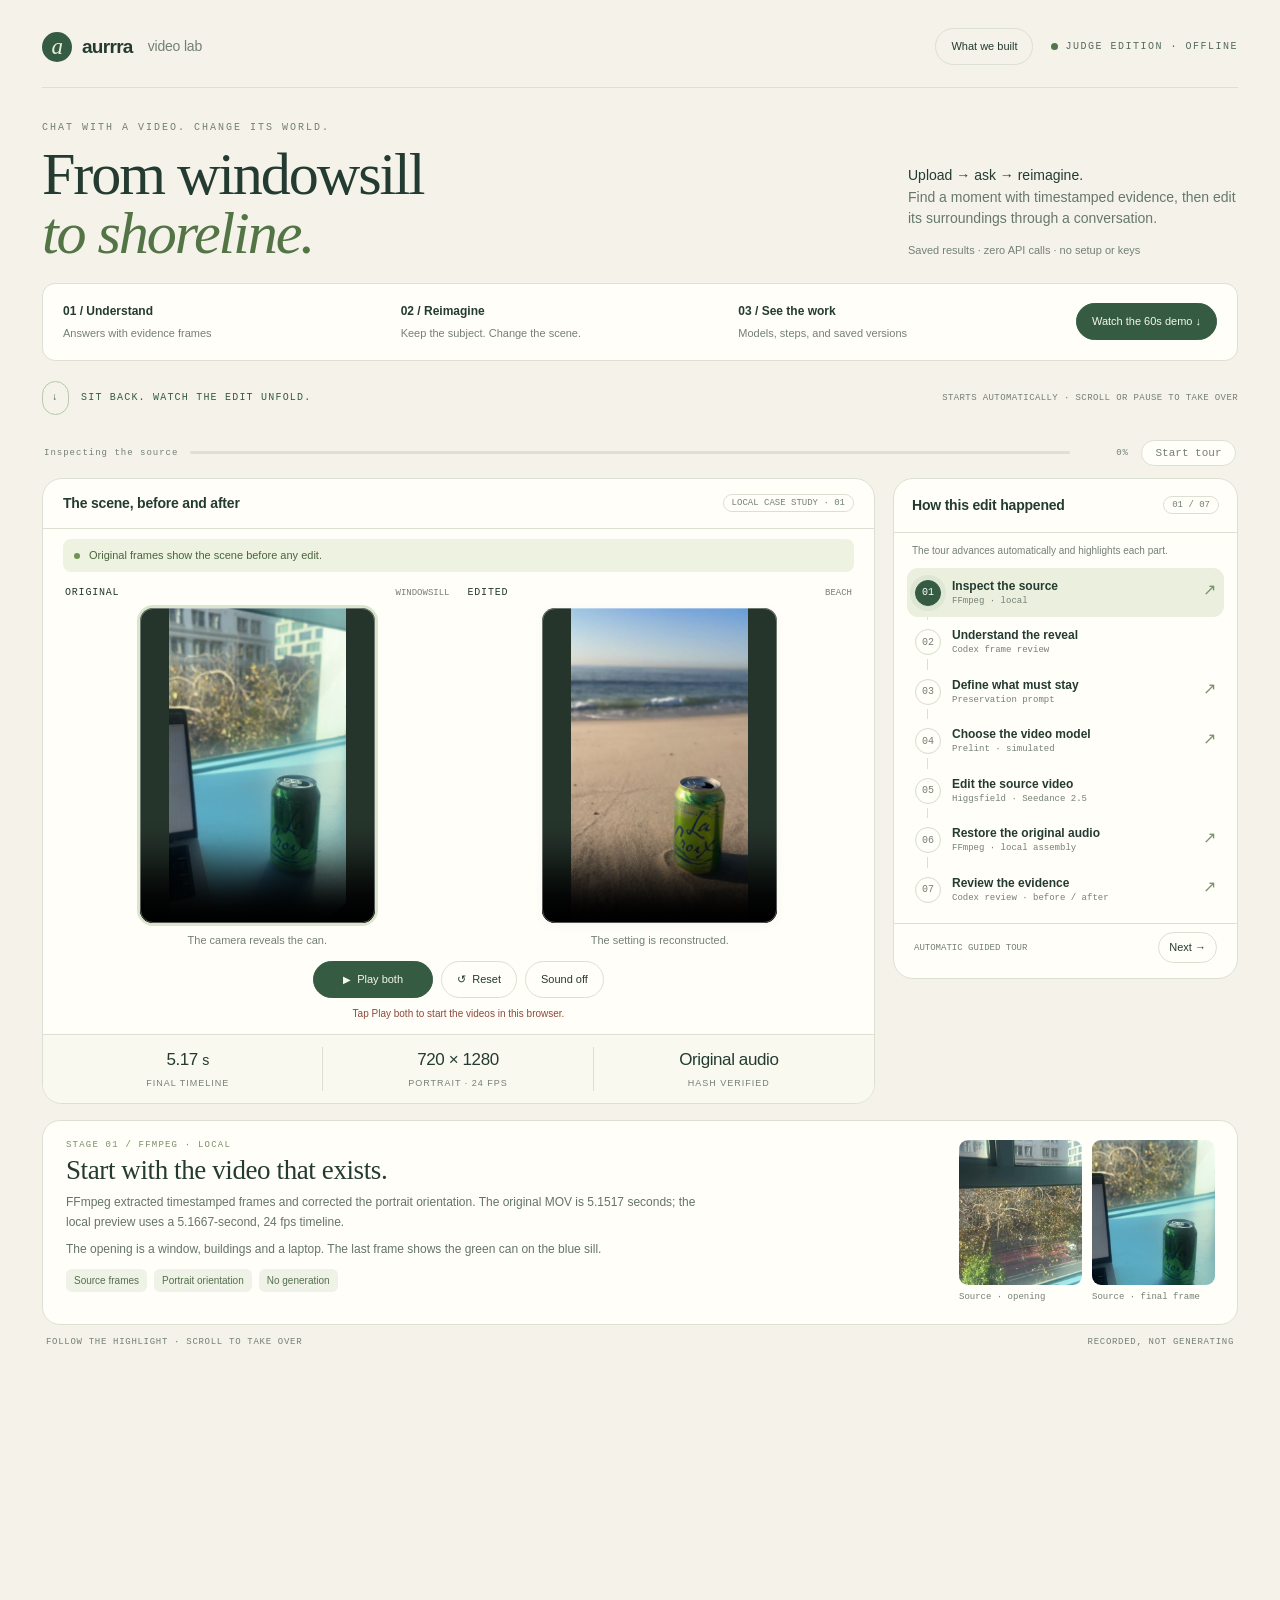
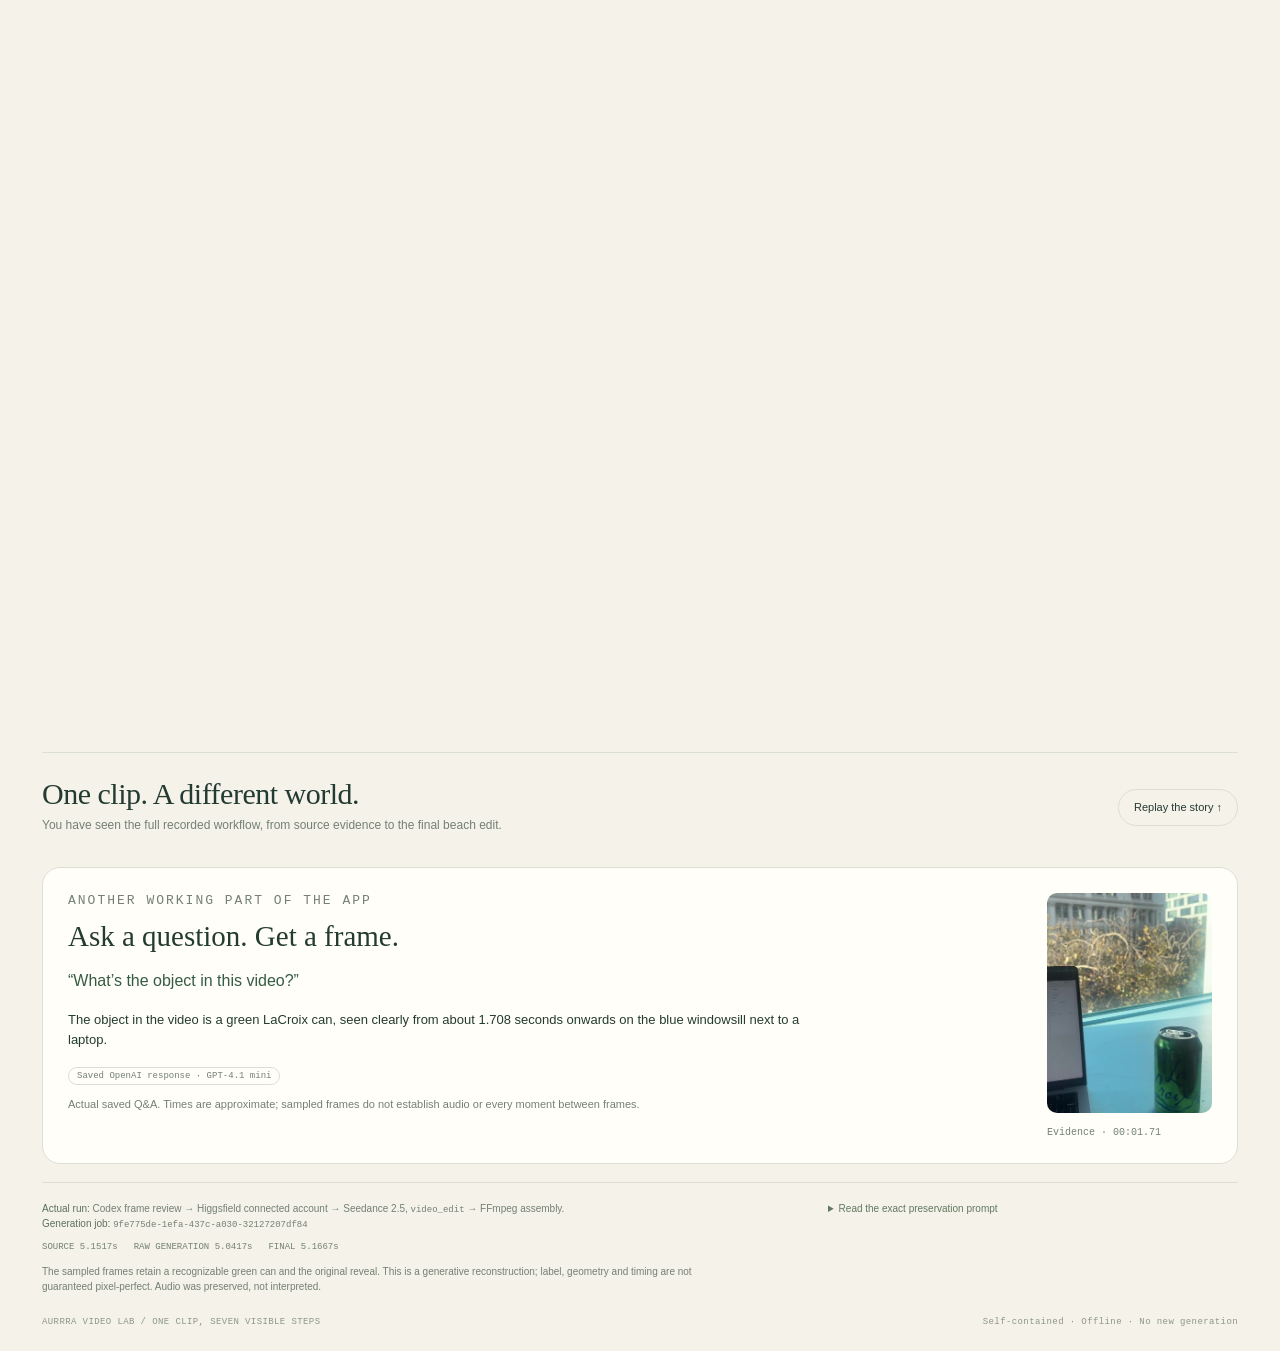
==== START-HERE.html @ af728e72 "Package offline judge demo and simplify getting started" ====
<!doctype html>
<html lang="en">
<head>
<meta charset="utf-8"><meta name="viewport" content="width=device-width, initial-scale=1">
<meta name="color-scheme" content="light"><meta name="referrer" content="no-referrer">
<meta http-equiv="Content-Security-Policy" content="default-src 'none'; img-src data:; media-src data: blob:; style-src 'unsafe-inline'; script-src 'unsafe-inline'; connect-src 'none'; font-src 'none'; base-uri 'none'; form-action 'none'">
<title>Aurrra Video Lab — Judge Demo</title>
<style>
:root{--paper:#f4f2e9;--surface:#fffef8;--ink:#243b31;--muted:#748076;--line:#dce0d2;--green:#355c42;--lime:#e0edbb;--sand:#ede4d1;--mono:ui-monospace,SFMono-Regular,Consolas,monospace}
*{box-sizing:border-box}body{margin:0;color:var(--ink);background:var(--paper);font:14px/1.55 -apple-system,BlinkMacSystemFont,"Segoe UI",sans-serif}button{font:inherit;cursor:pointer}button:focus-visible,summary:focus-visible,video:focus-visible{outline:3px solid #80a77b;outline-offset:4px}button:disabled{opacity:.4;cursor:default}button,video{touch-action:manipulation}button{color:inherit}::selection{background:var(--lime)}
.shell{max-width:1360px;margin:auto;padding:28px 42px 24px}.topbar{display:flex;align-items:center;justify-content:space-between;padding-bottom:22px;border-bottom:1px solid var(--line);gap:14px}.brand{display:flex;align-items:center;gap:10px;font-size:19px;letter-spacing:-.7px;font-weight:700}.brand-icon{width:30px;height:30px;border-radius:50%;background:var(--green);display:grid;place-items:center;color:#e9f0d9;font:italic 23px Georgia,serif}.brand span:last-child{font-weight:400;color:var(--muted);font-size:14px;letter-spacing:-.2px;margin-left:5px}.record{display:flex;align-items:center;gap:7px;font:10px var(--mono);letter-spacing:1.5px;text-transform:uppercase;color:#566b5c}.record:before{content:"";width:7px;height:7px;background:#54764c;border-radius:50%}
.hero{display:flex;align-items:flex-end;justify-content:space-between;gap:26px;padding:34px 0 30px}.eyebrow{font:10px var(--mono);letter-spacing:2px;text-transform:uppercase;color:var(--muted);margin:0 0 12px}h1{font:400 clamp(38px,4.7vw,66px)/.98 Georgia,"Times New Roman",serif;letter-spacing:-2.1px;margin:0}h1 em{font-weight:400;color:#537445}.hero-copy{max-width:330px;margin:0 0 4px;color:#67786b;font-size:14px}.hero-copy strong{font-weight:500;color:var(--ink)}.hero-copy small{display:block;margin-top:12px;font-size:11px;color:var(--muted)}
.workspace{display:grid;grid-template-columns:minmax(0,1fr) 385px;gap:24px;align-items:start}.comparison,.process{background:var(--surface);border:1px solid var(--line);border-radius:20px;overflow:hidden}.panel-title{display:flex;align-items:center;justify-content:space-between;padding:18px 22px;border-bottom:1px solid var(--line);gap:10px}.panel-title h2{font-size:14px;letter-spacing:-.2px;font-weight:600;margin:0}.quiet-chip{border:1px solid var(--line);border-radius:100px;padding:3px 8px;font:9px var(--mono);color:var(--muted);white-space:nowrap}.players{display:grid;grid-template-columns:1fr 1fr;gap:18px;padding:20px 24px 16px}.video-label{display:flex;align-items:center;justify-content:space-between;font:10px var(--mono);letter-spacing:.8px;text-transform:uppercase;margin-bottom:10px}.video-label span{font-size:9px;color:var(--muted);letter-spacing:0}.video-wrap{position:relative;border-radius:13px;overflow:hidden;background:#dce3d6;max-width:260px;margin:auto;box-shadow:0 2px 12px #21362b0a}video{display:block;width:100%;aspect-ratio:9/16;max-height:410px;object-fit:contain;background:#26352c}.video-caption{margin:9px 0 0;color:var(--muted);font-size:11px;text-align:center}.controls{display:flex;justify-content:center;flex-wrap:wrap;align-items:center;gap:8px;padding:0 20px 15px}.primary,.secondary,.small-button{border-radius:100px;padding:9px 15px;border:1px solid var(--line);font-size:11px;transition:background .15s,transform .15s}.primary{background:var(--green);border-color:var(--green);color:#f5f7e8}.primary:hover{background:#284b35}.secondary{background:transparent}.secondary:hover,.small-button:hover{background:#f0f2e7}.small-button{padding:6px 10px;background:transparent}.control-icon{display:inline-block;margin-right:6px;font-size:10px}.playback-status{text-align:center;color:var(--muted);font-size:10px;min-height:17px;margin:0 20px 16px}.stats{display:grid;grid-template-columns:repeat(3,1fr);border-top:1px solid var(--line);background:#f9f9f0;padding:17px 10px}.stat{text-align:center;border-right:1px solid var(--line)}.stat:last-child{border-right:0}.stat strong{display:block;font-size:17px;font-weight:500;letter-spacing:-.4px}.stat span{display:block;font-size:9px;color:var(--muted);margin-top:3px;text-transform:uppercase;letter-spacing:1px}
.process{padding-bottom:15px}.process .panel-title{padding:18px 20px}.process-caption{margin:0;padding:11px 20px 4px;font-size:10px;color:var(--muted)}.steps{list-style:none;padding:7px 13px 5px;margin:0}.steps li{position:relative}.steps li:not(:last-child):after{content:"";position:absolute;left:20px;top:42px;bottom:-3px;width:1px;background:var(--line)}.step{position:relative;z-index:1;border:0;background:transparent;border-radius:11px;width:100%;display:flex;align-items:center;gap:11px;padding:10px 8px;text-align:left}.step:hover{background:#f3f5e9}.step.active{background:#eaf0dd}.step-number{display:grid;place-items:center;flex:none;width:26px;height:26px;border:1px solid #d4ddc9;border-radius:50%;font:10px var(--mono);background:var(--surface);color:var(--muted)}.step.active .step-number{background:var(--green);border-color:var(--green);color:white}.step.past .step-number{background:var(--lime);color:var(--green);border-color:#c5d9a6}.step-text{flex:1;min-width:0}.step-text strong{display:block;font-size:12px;font-weight:550;line-height:1.5}.step-text small{display:block;font:9px/1.5 var(--mono);color:var(--muted)}.step-arrow{font-size:16px;color:#7c906f;opacity:0}.step.active .step-arrow{opacity:1}.step-tools{display:flex;justify-content:space-between;align-items:center;padding:8px 20px 0;border-top:1px solid var(--line);margin-top:4px}.step-tools span{font:9px var(--mono);color:var(--muted)}
.stage-detail{margin:20px 0 0;background:var(--surface);border:1px solid var(--line);border-radius:18px;padding:23px 25px;display:grid;grid-template-columns:minmax(0,1fr) 285px;gap:24px;min-height:236px}.detail-eyebrow{font:9px var(--mono);letter-spacing:1.2px;text-transform:uppercase;color:#789069;margin:0 0 6px}.stage-detail h3{font:400 27px/1.1 Georgia,serif;letter-spacing:-.4px;margin:0 0 11px}.stage-detail p{font-size:12px;line-height:1.65;color:#647568;max-width:640px;margin:0 0 10px}.detail-tags{display:flex;gap:7px;flex-wrap:wrap;margin-top:15px}.detail-tags span{font-size:10px;padding:4px 8px;border-radius:6px;background:#eff2e6;color:#54704c}.detail-media{display:grid;grid-template-columns:1fr 1fr;gap:10px}.detail-media figure{margin:0}.detail-media img{display:block;width:100%;height:156px;object-fit:cover;border-radius:9px;background:#d9e1ce}.detail-media figcaption{font:9px/1.4 var(--mono);color:var(--muted);margin-top:6px}.detail-media.hash{display:block;align-content:center;background:#f1f4e8;border:1px solid #d7e3c8;border-radius:12px;padding:18px}.verified{display:flex;align-items:center;gap:7px;color:#476b42;font-size:12px;margin-bottom:10px}.check{width:21px;height:21px;display:grid;place-items:center;border-radius:50%;background:#d8e8bf}.hash-label{font:9px var(--mono);letter-spacing:1px;color:#7b8b71;text-transform:uppercase;margin:10px 0 5px}.hash-value{font:9px/1.65 var(--mono);word-break:break-all;color:#5d7251}.detail-media.prompt-note{display:block;background:#f1f4e8;border-radius:12px;padding:16px}.prompt-note blockquote{font:italic 16px/1.5 Georgia,serif;margin:0;color:#456438}.prompt-note small{font-size:9px;color:var(--muted);display:block;margin-top:12px}
.provenance{margin-top:20px;border-top:1px solid var(--line);padding-top:18px;display:flex;gap:30px;justify-content:space-between}.provenance p{margin:0;font-size:10px;color:var(--muted);max-width:690px}.provenance strong{color:#5d715f;font-weight:500}.provenance code{font:9px var(--mono);word-break:break-all}.timeline{display:flex;gap:16px;flex-wrap:wrap;margin:10px 0 0;font:9px var(--mono);color:#73816f}.provenance details{max-width:410px;flex:1}.provenance summary{font-size:10px;color:#627860;cursor:pointer}.prompt-full{font:11px/1.7 -apple-system,BlinkMacSystemFont,"Segoe UI",sans-serif;color:#61705f;margin:10px 0;white-space:pre-wrap}.footer{display:flex;justify-content:space-between;gap:12px;margin-top:22px;color:#8c9788;font:9px var(--mono);letter-spacing:.4px}.detail-enter{animation:reveal .25s ease-out}@keyframes reveal{from{opacity:.4;transform:translateY(4px)}to{opacity:1;transform:none}}
@media(min-width:1450px){video{max-height:445px}}@media(max-width:1050px){.shell{padding:24px}.workspace{grid-template-columns:minmax(0,1fr) 325px;gap:16px}.players{gap:12px;padding:18px 16px}.hero-copy{max-width:280px}.stage-detail{grid-template-columns:minmax(0,1fr) 245px}.detail-media img{height:145px}}@media(max-width:800px){.workspace{grid-template-columns:1fr}.process .steps{display:grid;grid-template-columns:1fr 1fr;gap:3px}.steps li:after{display:none}.hero{align-items:start}.hero-copy{max-width:240px;font-size:12px}h1{font-size:47px}.stage-detail{grid-template-columns:1fr 220px}.provenance{flex-direction:column;gap:13px}.provenance details{max-width:none}video{max-height:430px}.process{padding-bottom:13px}}@media(max-width:560px){.shell{padding:18px 15px}.topbar{padding-bottom:16px}.brand{font-size:17px}.brand span:last-child{font-size:12px}.record{font-size:8px;letter-spacing:.5px}.hero{display:block;padding:27px 0 23px}h1{font-size:47px}.hero-copy{max-width:none;margin-top:18px;font-size:12px}.hero-copy small{margin-top:7px}.players{padding:15px 12px 12px;gap:12px}video{max-height:none}.video-label{font-size:9px;letter-spacing:.2px}.video-label span{font-size:8px}.video-caption{font-size:9px}.panel-title{padding:15px}.stage-detail{grid-template-columns:1fr;padding:20px;gap:15px}.detail-media{max-width:280px}.detail-media img{height:180px}.detail-media.hash,.detail-media.prompt-note{max-width:none}.stat strong{font-size:15px}.stat span{font-size:8px}.step-text strong{font-size:11px}.step-text small{font-size:8px}.step{gap:7px}.step-number{width:24px;height:24px}.footer{line-height:1.6;font-size:8px}}@media(prefers-reduced-motion:reduce){*{animation:none!important;transition:none!important;scroll-behavior:auto!important}}
/* Scroll-driven recorded story. The comparison stays visible through seven stages. */
html{scroll-behavior:smooth;scroll-padding-top:20px}
.hero{padding-bottom:20px}.scroll-cue{display:flex;align-items:center;gap:12px;margin:0 0 25px;color:var(--green);font:10px var(--mono);letter-spacing:1.2px;text-transform:uppercase}.scroll-cue .scroll-arrow{width:27px;height:34px;border:1px solid #b8c8aa;border-radius:20px;display:grid;place-items:center;animation:scroll-nudge 1.8s ease-in-out infinite}.scroll-cue small{margin-left:auto;color:var(--muted);font-size:9px;letter-spacing:.4px}
.scroll-story{position:relative;height:calc(100svh + 6 * 78svh)}.story-sticky{position:sticky;top:16px}.story-progress{display:flex;align-items:center;gap:12px;margin:0 2px 12px;font:9px var(--mono);letter-spacing:1px;color:var(--muted)}.progress-track{height:3px;background:#dce2cf;flex:1;border-radius:10px;overflow:hidden}.progress-fill{display:block;height:100%;width:100%;background:var(--green);transform:scaleX(0);transform-origin:left;transition:transform 90ms linear}.scroll-fraction{font-variant-numeric:tabular-nums;min-width:47px;text-align:right}
.workspace{grid-template-columns:minmax(0,1fr) 345px;gap:18px}.comparison{transition:box-shadow .6s,border-color .6s}.comparison[data-stage="4"]{border-color:#9fb983;box-shadow:0 0 0 4px #cadbb535}.comparison[data-stage="6"]{border-color:#79956b}.players{padding:15px 22px 12px}.video-wrap{max-width:235px;transition:box-shadow .7s,transform .7s;isolation:isolate}.video-wrap:after{content:"";position:absolute;inset:0;border:1px solid #fff5;border-radius:inherit;pointer-events:none}.comparison[data-stage="0"] .players>div:first-child .video-wrap,.comparison[data-stage="1"] .players>div:first-child .video-wrap{box-shadow:0 0 0 3px #9fb98360}.comparison[data-stage="4"] .players>div:last-child .video-wrap,.comparison[data-stage="6"] .players>div:last-child .video-wrap{box-shadow:0 0 0 3px #9fb98390}video{max-height:clamp(170px,35svh,365px)}.controls{padding-bottom:8px}.playback-status{margin-bottom:11px}.stats{padding:12px 10px}.comparison .panel-title{padding:14px 20px}.primary{min-width:120px}.process .panel-title{padding:16px 18px}.process-caption{padding:10px 18px 2px}.step{padding:9px 8px}.step-number{transition:background .35s,color .35s,box-shadow .35s}.step.active .step-number{box-shadow:0 0 0 5px #355c4210}.step-arrow{transition:opacity .4s,transform .4s}.step.active .step-arrow{transform:translateY(-2px)}.step.active{transition:background .4s}.steps li:after{transition:background .5s}.steps li:has(.past):after{background:#a4bb8b}.stage-detail{margin-top:16px;min-height:205px;padding:19px 23px;grid-template-columns:minmax(0,1fr) 255px;gap:22px}.stage-detail h3{font-size:27px;margin-bottom:8px}.stage-detail p{margin-bottom:7px}.detail-media img{height:145px}.detail-tags{margin-top:9px}.detail-enter{animation:story-reveal .55s cubic-bezier(.2,.7,.2,1)}.detail-media figure{animation:frame-reveal .7s ease both}.detail-media figure:nth-child(2){animation-delay:80ms}.story-next-hint{display:flex;justify-content:space-between;margin:12px 4px 0;color:var(--muted);font:9px var(--mono);letter-spacing:.7px}.end-story{padding:24px 0 6px;border-top:1px solid var(--line);display:flex;justify-content:space-between;align-items:center;gap:16px}.end-story h2{font:30px Georgia,serif;letter-spacing:-.5px;margin:0}.end-story p{color:var(--muted);font-size:12px;margin:5px 0}.provenance{margin-top:18px}.playback-status.is-error{color:#8c4937}.visually-hidden{position:absolute;width:1px;height:1px;overflow:hidden;clip:rect(0,0,0,0);white-space:nowrap}
@keyframes scroll-nudge{0%,100%{transform:translateY(0)}50%{transform:translateY(5px)}}@keyframes story-reveal{from{opacity:.25;transform:translateY(14px)}to{opacity:1;transform:none}}@keyframes frame-reveal{from{opacity:.2;transform:translateY(10px) scale(.96)}to{opacity:1;transform:none}}
@media(min-width:1450px){video{max-height:365px}}
@media(max-height:820px) and (min-width:801px){.story-sticky{top:10px}.story-progress{margin-bottom:8px}.panel-title,.process .panel-title{padding:11px 16px}.players{padding:10px 20px 8px}.video-label{margin-bottom:6px}.video-caption{margin-top:5px}video{max-height:30svh}.stats{padding:8px}.stat strong{font-size:14px}.stat span{font-size:8px}.controls{padding-bottom:5px}.primary,.secondary{padding:6px 12px}.playback-status{margin-bottom:8px}.step{padding:7px 8px}.process-caption{padding-top:6px}.stage-detail{min-height:160px;margin-top:10px;padding:15px 20px;grid-template-columns:minmax(0,1fr) 210px}.stage-detail h3{font-size:24px}.stage-detail p{font-size:11px;line-height:1.45}.detail-media img{height:112px}.detail-tags{margin-top:6px}.story-next-hint{margin-top:8px}.detail-tags span{font-size:9px;padding:3px 6px}}
@media(max-width:1050px){.workspace{grid-template-columns:minmax(0,1fr) 300px;gap:14px}.shell{padding:24px}.players{gap:12px;padding-left:16px;padding-right:16px}}
@media(max-width:800px){.shell{padding:18px 16px}.hero{display:block;padding:26px 0 18px}.hero-copy{max-width:560px;margin:18px 0 0}.hero-copy small{margin-top:8px}.scroll-cue{font-size:9px;gap:8px;margin-bottom:18px}.scroll-cue small{display:none}.scroll-story{height:calc(100svh + 6 * 82svh)}.story-sticky{top:8px}.workspace{grid-template-columns:1fr;gap:9px}.comparison{border-radius:14px}.comparison .panel-title{padding:9px 13px}.panel-title h2{font-size:12px}.players{padding:9px 14px 6px;gap:16px}.video-wrap{max-width:150px;border-radius:9px}video{max-height:26svh}.video-label{font-size:8px;margin-bottom:5px}.video-caption{display:none}.controls{gap:6px;padding:5px 10px 3px}.primary,.secondary{padding:5px 10px;font-size:10px;min-width:0}.playback-status{font-size:9px;margin:3px 10px 6px;min-height:13px}.stats{display:none}.process{border-radius:12px;padding:0}.process .panel-title{padding:8px 12px;border-bottom:0}.process .panel-title h2{font-size:11px}.process-caption,.step-tools{display:none}.process .steps{display:flex;gap:4px;padding:0 9px 7px}.steps li{flex:1}.steps li:after{display:none}.step{padding:5px;justify-content:center}.step-number{width:23px;height:23px;font-size:9px}.step-text,.step-arrow{display:none}.stage-detail{min-height:0;margin-top:9px;padding:14px;grid-template-columns:minmax(0,1fr) 100px;gap:12px;border-radius:13px}.stage-detail h3{font-size:22px;line-height:1.06;margin-bottom:7px}.stage-detail p{font-size:10px;line-height:1.45;margin-bottom:6px}.detail-eyebrow{font-size:8px;letter-spacing:.5px}.detail-tags{margin-top:7px;gap:4px}.detail-tags span{font-size:8px;padding:2px 4px}.detail-media{display:flex;flex-direction:column;gap:6px;justify-content:center}.detail-media img{height:85px;object-fit:cover}.detail-media figcaption{font-size:7px;line-height:1.25;margin-top:3px}.detail-media.hash,.detail-media.prompt-note{padding:8px;max-width:100px}.verified{font-size:9px;gap:3px;margin-bottom:5px}.check{flex:none;width:14px;height:14px;font-size:9px}.hash-label,.hash-value{font-size:7px}.prompt-note blockquote{font-size:11px;line-height:1.4}.prompt-note small{font-size:8px}.story-progress{font-size:8px;gap:7px;margin-bottom:7px}.story-next-hint{font-size:8px;margin-top:8px}.end-story h2{font-size:24px}.end-story p{font-size:11px}}
@media(max-height:720px) and (max-width:800px){.story-sticky{top:5px}video{max-height:20svh}.comparison .panel-title{padding:6px 10px}.players{padding-top:5px}.process .panel-title{padding:5px 10px}.process .steps{padding-bottom:4px}.stage-detail{padding:10px;gap:9px;grid-template-columns:minmax(0,1fr) 82px}.stage-detail h3{font-size:19px}.stage-detail p{font-size:9px;line-height:1.4}.detail-media img{height:65px}.detail-tags{display:none}.detail-media.hash,.detail-media.prompt-note{max-width:82px}.story-next-hint{margin-top:5px}}
@media(prefers-reduced-motion:reduce){html{scroll-behavior:auto}.scroll-cue .scroll-arrow{animation:none}.detail-enter,.detail-media figure{animation:none}.progress-fill{transition:none}}


.tour-control{flex:none;white-space:nowrap;min-width:95px;background:var(--surface);letter-spacing:0;font-family:inherit}.tour-control[aria-pressed="true"]{background:var(--green);color:white;border-color:var(--green)}.focus-callout{margin:10px 20px 0;padding:8px 11px;background:#edf2e1;border-radius:8px;display:flex;align-items:center;gap:9px;color:#4a653d;font-size:11px;min-height:33px}.focus-dot{width:6px;height:6px;background:#719251;border-radius:50%;flex:none}.is-touring .focus-dot{animation:focus-breathe 2s ease-in-out infinite}.is-touring .step.active{box-shadow:inset 0 0 0 1px #a9be8e}.stage-detail{transition:box-shadow .5s,border-color .5s}.story-sticky[data-stage="2"] .stage-detail{border-color:#8fae71;box-shadow:0 0 0 4px #c9dab330}.story-sticky[data-stage="5"] .stat:last-child{background:#e2edca;border-radius:9px;box-shadow:0 0 0 4px #e2edca}.story-sticky[data-stage="5"] .detail-media.hash{border-color:#80a45f;box-shadow:0 0 0 4px #cadfb630}.story-sticky[data-stage="6"] .video-wrap{box-shadow:0 0 0 3px #9fb98390}.story-sticky[data-stage="6"] .detail-media img{outline:2px solid #9fb983;outline-offset:3px}@keyframes focus-breathe{0%,100%{box-shadow:0 0 0 0 #9bbd7250}50%{box-shadow:0 0 0 5px #9bbd7200}}
@media(max-width:800px){.focus-callout{margin:5px 12px 0;padding:5px 8px;font-size:9px;min-height:23px}.tour-control{font-size:9px;min-width:76px;padding:5px 7px}.story-progress{letter-spacing:0}.scroll-fraction{min-width:26px}.story-progress>span:first-child{max-width:115px}.is-touring .step.active{box-shadow:none}}
@media(prefers-reduced-motion:reduce){.is-touring .focus-dot{animation:none}}


.routing-demo{display:flex;flex-direction:column;gap:5px;justify-content:center}.simulation-badge{font:8px var(--mono);letter-spacing:.5px;color:#8a6b3f}.demo-route{padding:7px 10px;border:1px solid var(--line);border-radius:7px;background:#f7f7ee}.demo-route strong,.demo-route small{display:block}.demo-route strong{font-size:11px;font-weight:550}.demo-route small{font-size:9px;color:var(--muted)}.demo-route.selected{background:#e9f1d7;border-color:#a9c38a;animation:route-pulse 2s ease-in-out infinite}.story-sticky[data-stage="3"] .stage-detail{border-color:#a9c38a;box-shadow:0 0 0 4px #cadbb530}@keyframes route-pulse{50%{box-shadow:0 0 0 3px #cadbb560}}@media(max-width:800px){.demo-route{padding:5px}.demo-route strong{font-size:9px}.demo-route small,.simulation-badge{font-size:7px}.routing-demo{max-width:105px}}@media(prefers-reduced-motion:reduce){.demo-route.selected{animation:none}}


.judge-nav{display:flex;align-items:center;gap:18px}.judge-intro{display:grid;grid-template-columns:1fr 1fr 1fr auto;gap:18px;align-items:center;padding:18px 20px;margin-bottom:20px;border:1px solid var(--line);border-radius:13px;background:var(--surface)}.judge-intro strong,.judge-intro span{display:block}.judge-intro strong{font-size:12px;font-weight:550}.judge-intro span{font-size:11px;color:var(--muted);margin-top:4px}.judge-receipt{display:grid;grid-template-columns:1fr 165px;gap:30px;padding:25px;margin-top:22px;background:var(--surface);border:1px solid var(--line);border-radius:18px}.judge-receipt h2{font:29px Georgia,serif;margin:0 0 15px}.judge-receipt p{font-size:13px;max-width:740px}.judge-receipt .qa-question{color:var(--green);font-size:16px}.judge-receipt .qa-note{font-size:11px;color:var(--muted)}.judge-receipt figure{margin:0}.judge-receipt img{width:100%;max-height:220px;object-fit:cover;border-radius:10px}.judge-receipt figcaption{font:10px var(--mono);color:var(--muted);margin-top:7px}#judge-brief{width:min(760px,calc(100% - 30px));max-height:90svh;overflow:auto;padding:28px;border:1px solid var(--line);border-radius:20px;background:var(--surface);color:var(--ink);box-shadow:0 25px 100px #16352430}#judge-brief::backdrop{background:#20352b80;backdrop-filter:blur(5px)}.brief-top{display:flex;justify-content:space-between;align-items:center;gap:20px}.brief-top .eyebrow{margin:0}#judge-brief h2{font:37px/1.1 Georgia,serif;letter-spacing:-.7px;margin:20px 0 10px}.brief-lead{color:var(--muted);font-size:14px}.brief-grid{display:grid;grid-template-columns:1fr 1fr;gap:24px;margin:20px 0}.brief-grid h3,#judge-brief>h3{font-size:14px;font-weight:600}.brief-grid p{font-size:12px;color:#65786b;line-height:1.65}.brief-models{display:grid;grid-template-columns:1fr 1fr;gap:9px}.brief-models div{padding:13px;border:1px solid var(--line);background:#f5f7eb;border-radius:9px}.brief-models strong,.brief-models span{display:block;font-size:12px}.brief-models span{font-size:11px;color:var(--muted);margin-top:4px}.brief-note{color:var(--muted);font-size:11px}.brief-footer{border-top:1px solid var(--line);padding-top:18px;margin-top:20px;display:flex;align-items:center;justify-content:space-between;gap:15px}.brief-footer span{font-size:11px;max-width:300px}.brief-footer button{flex-shrink:0}@media(max-width:700px){.judge-nav{gap:8px}.judge-nav .record{font-size:8px}.judge-intro{grid-template-columns:1fr 1fr;gap:14px;padding:15px}.judge-intro strong{font-size:11px}.judge-intro span{font-size:10px}.judge-receipt{grid-template-columns:1fr 100px;padding:17px;gap:15px}.judge-receipt h2{font-size:23px}.judge-receipt p{font-size:11px}.judge-receipt .qa-question{font-size:13px}#judge-brief{padding:20px}#judge-brief h2{font-size:30px}.brief-grid{grid-template-columns:1fr;gap:0}.brief-footer{align-items:start;flex-direction:column}}@media(max-width:440px){.judge-nav{flex-direction:column;align-items:end;gap:5px}.judge-nav .secondary{padding:5px 8px}.judge-receipt{grid-template-columns:1fr}.judge-receipt figure{max-width:140px}.brief-models{grid-template-columns:1fr}}
</style>
</head>
<body>
<main class="shell">
<header class="topbar"><div class="brand"><div class="brand-icon" aria-hidden="true">a</div>aurrra<span>video lab</span></div><div class="judge-nav"><button class="secondary" id="open-brief">What we built</button><span class="record">Judge edition · offline</span></div></header>
<section class="hero"><div><p class="eyebrow">Chat with a video. Change its world.</p><h1>From windowsill<br><em>to shoreline.</em></h1></div><p class="hero-copy"><strong>Upload → ask → reimagine.</strong><br>Find a moment with timestamped evidence, then edit its surroundings through a conversation.<small>Saved results · zero API calls · no setup or keys</small></p></section>
<section class="judge-intro" aria-label="Demo overview"><div><strong>01 / Understand</strong><span>Answers with evidence frames</span></div><div><strong>02 / Reimagine</strong><span>Keep the subject. Change the scene.</span></div><div><strong>03 / See the work</strong><span>Models, steps, and saved versions</span></div><button class="primary" id="watch-demo">Watch the 60s demo ↓</button></section><div class="scroll-cue"><span class="scroll-arrow" aria-hidden="true">↓</span>Sit back. Watch the edit unfold.<small>Starts automatically · scroll or pause to take over</small></div><section class="scroll-story" id="scroll-story" aria-label="Scroll through the recorded edit"><div class="story-sticky" id="story-sticky"><div class="story-progress"><span id="scroll-stage-label">Inspecting the source</span><div class="progress-track" aria-hidden="true"><span class="progress-fill" id="scroll-progress"></span></div><span class="scroll-fraction" id="scroll-fraction">0%</span><button class="small-button tour-control" id="auto-tour" aria-pressed="false">Start tour</button></div><div class="workspace">
<section class="comparison" aria-label="Original and edited video comparison"><div class="panel-title"><h2>The scene, before and after</h2><span class="quiet-chip">LOCAL CASE STUDY · 01</span></div><div class="focus-callout"><span class="focus-dot" aria-hidden="true"></span><span id="focus-label">Start with the original source frames.</span></div><div class="players"><div><div class="video-label">Original<span>WINDOWSILL</span></div><div class="video-wrap"><video id="before" playsinline autoplay loop controls muted preload="auto" aria-label="Original windowsill video"></video></div><p class="video-caption">The camera reveals the can.</p></div><div><div class="video-label">Edited<span>BEACH</span></div><div class="video-wrap"><video id="after" playsinline autoplay loop controls muted preload="auto" aria-label="Edited beach video"></video></div><p class="video-caption">The setting is reconstructed.</p></div></div><div class="controls"><button class="primary" id="play-both"><span class="control-icon" aria-hidden="true">▶</span>Play both</button><button class="secondary" id="restart">↺ &nbsp;Reset</button><button class="secondary" id="sound" aria-pressed="false">Sound off</button></div><p class="playback-status" id="playback-status" role="status">Starting the recorded comparison · muted playback.</p><div class="stats"><div class="stat"><strong>5.17 <small>s</small></strong><span>Final timeline</span></div><div class="stat"><strong>720 × 1280</strong><span>Portrait · 24 fps</span></div><div class="stat"><strong>Original audio</strong><span>Hash verified</span></div></div></section>
<aside class="process" aria-label="Recorded process walkthrough"><div class="panel-title"><h2>How this edit happened</h2><span class="quiet-chip" id="step-counter">01 / 07</span></div><p class="process-caption">The tour advances automatically and highlights each part.</p><ol class="steps" id="steps"></ol><div class="step-tools"><span id="tour-status">AUTOMATIC GUIDED TOUR</span><div><button class="small-button" id="next">Next →</button></div></div></aside>
</div>
<section class="stage-detail" id="stage-detail" aria-live="polite" aria-atomic="true"></section>
<div class="story-next-hint"><span id="story-hint">SCROLL TO CONTINUE ↓</span><span>RECORDED, NOT GENERATING</span></div></div></section><section class="end-story"><div><h2>One clip. A different world.</h2><p>You have seen the full recorded workflow, from source evidence to the final beach edit.</p></div><button class="secondary" id="back-to-start">Replay the story ↑</button></section><section class="judge-receipt" aria-label="Recorded question and answer"><div><p class="eyebrow">ANOTHER WORKING PART OF THE APP</p><h2>Ask a question. Get a frame.</h2><p class="qa-question">“What’s the object in this video?”</p><p>The object in the video is a green LaCroix can, seen clearly from about 1.708 seconds onwards on the blue windowsill next to a laptop.</p><span class="quiet-chip">Saved OpenAI response · GPT-4.1 mini</span><p class="qa-note">Actual saved Q&amp;A. Times are approximate; sampled frames do not establish audio or every moment between frames.</p></div><figure><img id="qa-frame" alt="Saved evidence at 1.71 seconds: a green LaCroix can on the blue windowsill"><figcaption>Evidence · 00:01.71</figcaption></figure></section><section class="provenance" aria-label="Provenance and limitations"><div><p><strong>Actual run:</strong> Codex frame review → Higgsfield connected account → Seedance 2.5, <code>video_edit</code> → FFmpeg assembly.<br><strong>Generation job:</strong> <code>9fe775de-1efa-437c-a030-32127207df84</code></p><div class="timeline"><span>SOURCE 5.1517s</span><span>RAW GENERATION 5.0417s</span><span>FINAL 5.1667s</span></div><p style="margin-top:12px">The sampled frames retain a recognizable green can and the original reveal. This is a generative reconstruction; label, geometry and timing are not guaranteed pixel-perfect. Audio was preserved, not interpreted.</p></div><details><summary>Read the exact preservation prompt</summary><div class="prompt-full">Edit the supplied source video by replacing only the setting/background with a photorealistic sunny beach. Preserve the original green LaCroix beverage can exactly whenever it is visible: same cylindrical shape, green printed artwork, blue LaCroix lettering, silver aluminum top and pull tab, proportions, orientation, screen position and scale. Preserve the source handheld camera pan/tilt and timing: the opening view does not show the can; the camera then tilts down/right, revealing the can from the lower-right around the first second, and settles on the stationary can by about 1.75 seconds. Do not introduce the can before it is revealed in the source, move it independently, add a hand, change the label, or make it float. Replace the laptop, window, buildings, interior and blue windowsill with a coherent beach environment: pale natural sand under the can, blue ocean with gentle waves behind it, and clear sky farther back. The can must stand naturally on the sand with a believable contact shadow. Follow the changing camera view with stable scene geometry and parallax. Keep the original portrait framing and full duration. No cuts, added text, logos, extra objects, stylization or generated sound.</div></details></section>
<footer class="footer"><span>AURRRA VIDEO LAB / ONE CLIP, SEVEN VISIBLE STEPS</span><span>Self-contained · Offline · No new generation</span></footer>
</main>
<dialog id="judge-brief" aria-labelledby="judge-brief-title"><div class="brief-top"><span class="eyebrow">AURRRA / VIDEO LAB</span><button class="secondary" id="close-brief" autofocus>Close ×</button></div><h2 id="judge-brief-title">The project, at a glance.</h2><p class="brief-lead">A local workspace for understanding and editing short videos through conversation.</p><div class="brief-grid"><section><h3>What works</h3><p>Upload a clip. Ask questions with timestamps and evidence frames. Describe an edit, review its range, and generate a saved version. Keep every original in the video library.</p><p>Four environment ideas start as still previews. A full video starts only when clicked.</p></section><section><h3>What you’re watching</h3><p>The actual LaCroix beach result, source footage, evidence frames, and saved Q&amp;A. All media is inside this file.</p><p>The Prelint step is an explicitly simulated illustration; it was not part of the historical beach generation.</p></section></div><h3>Different models, different jobs</h3><div class="brief-models"><div><strong>GPT-4.1 mini</strong><span>Evidence Q&amp;A + edit planning</span></div><div><strong>GPT Image 1.5</strong><span>Four still environment previews</span></div><div><strong>Seedance · Higgsfield</strong><span>Source-video background editing</span></div><div><strong>Prelint</strong><span>Reviews routing policy; app selects locally</span></div></div><p class="brief-note">Supported alternatives include Gemini, Claude, and fal routes. Kling handles the first/last-frame workflow. The live panel shows which route actually runs.</p><div class="brief-footer"><span>Offline judge demo: no login, keys, uploads, or model calls.</span><button class="primary" id="brief-watch">Watch the saved demo →</button></div><p class="brief-note">The team will demonstrate new uploads and real provider calls in the live app.</p></dialog>
<script type="application/json" id="embedded-media">{"qaFrame":"[data-uri]","beforeVideo":"[data-uri]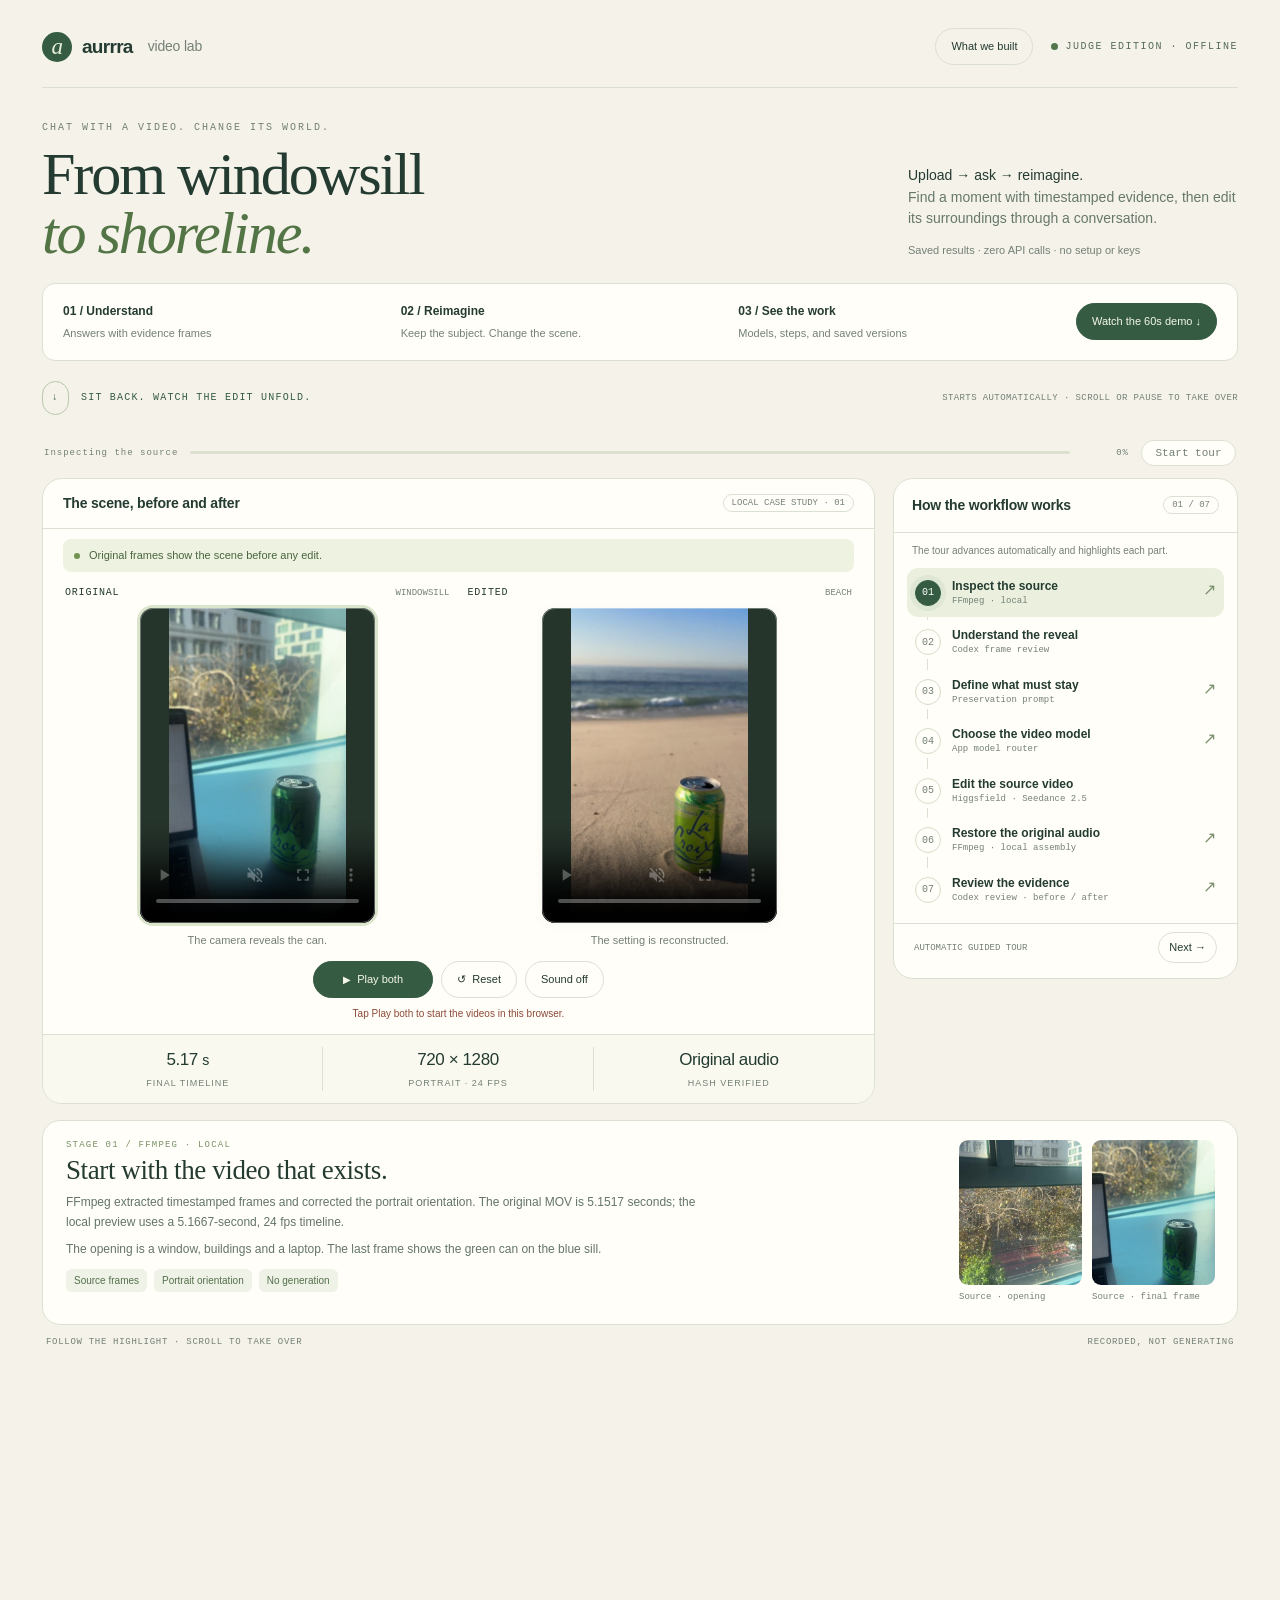
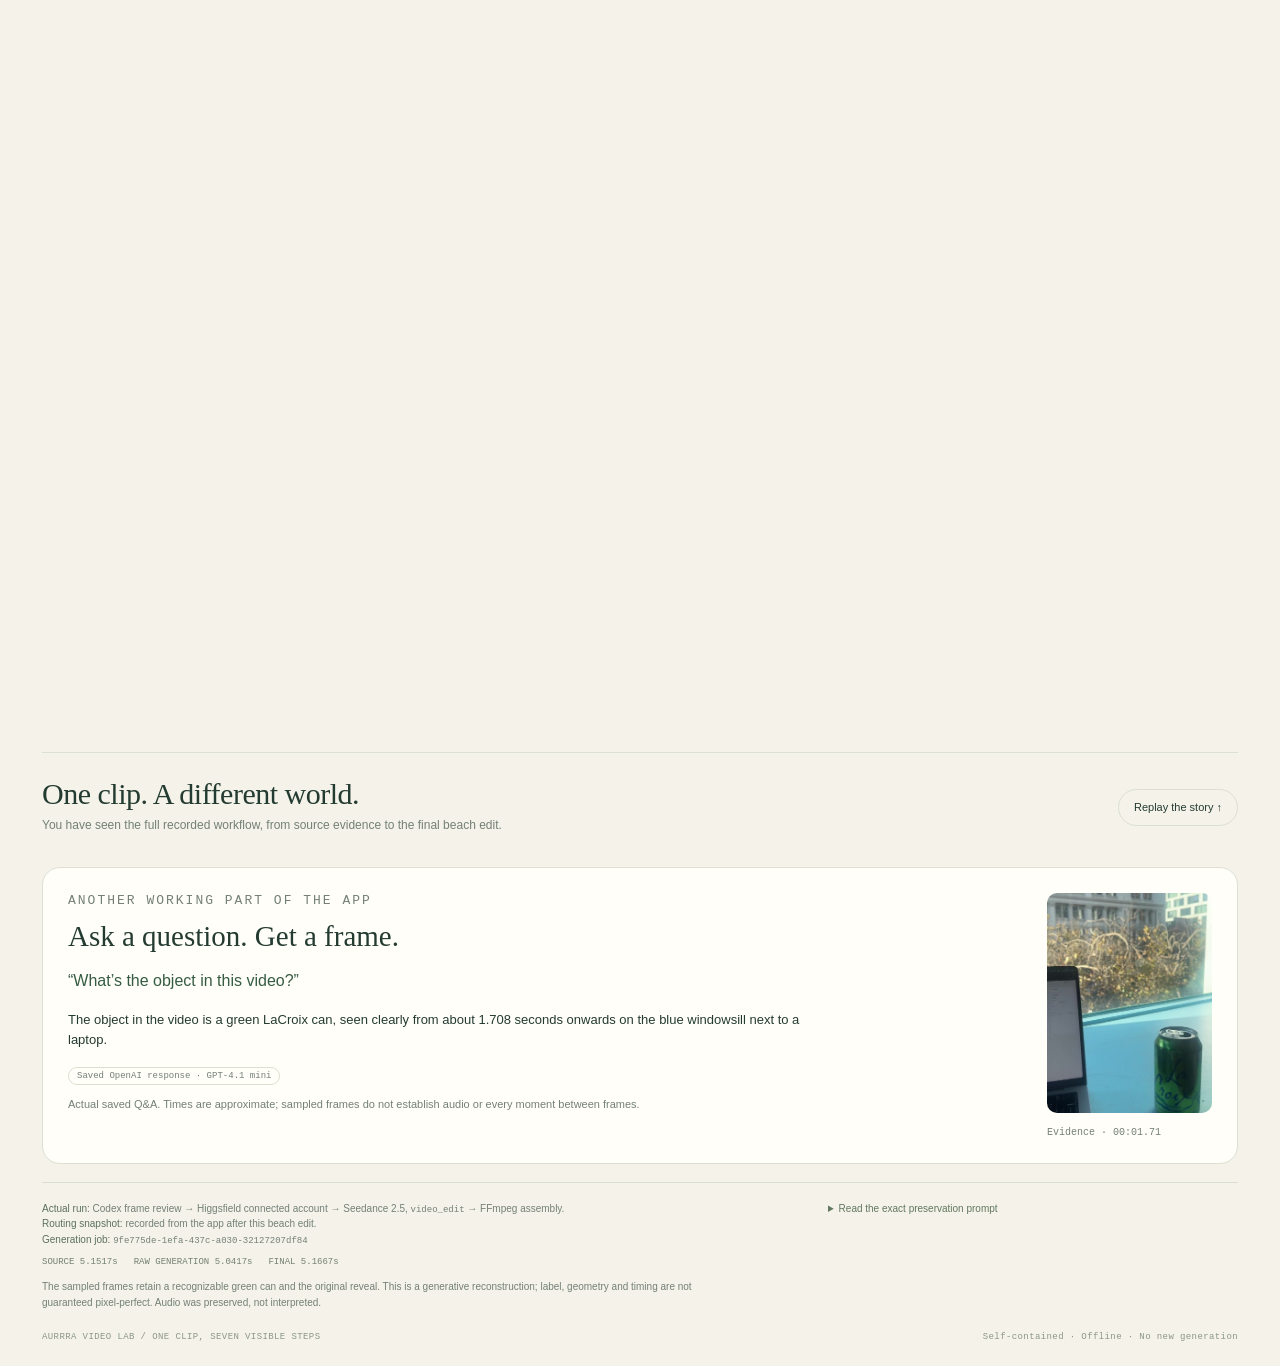
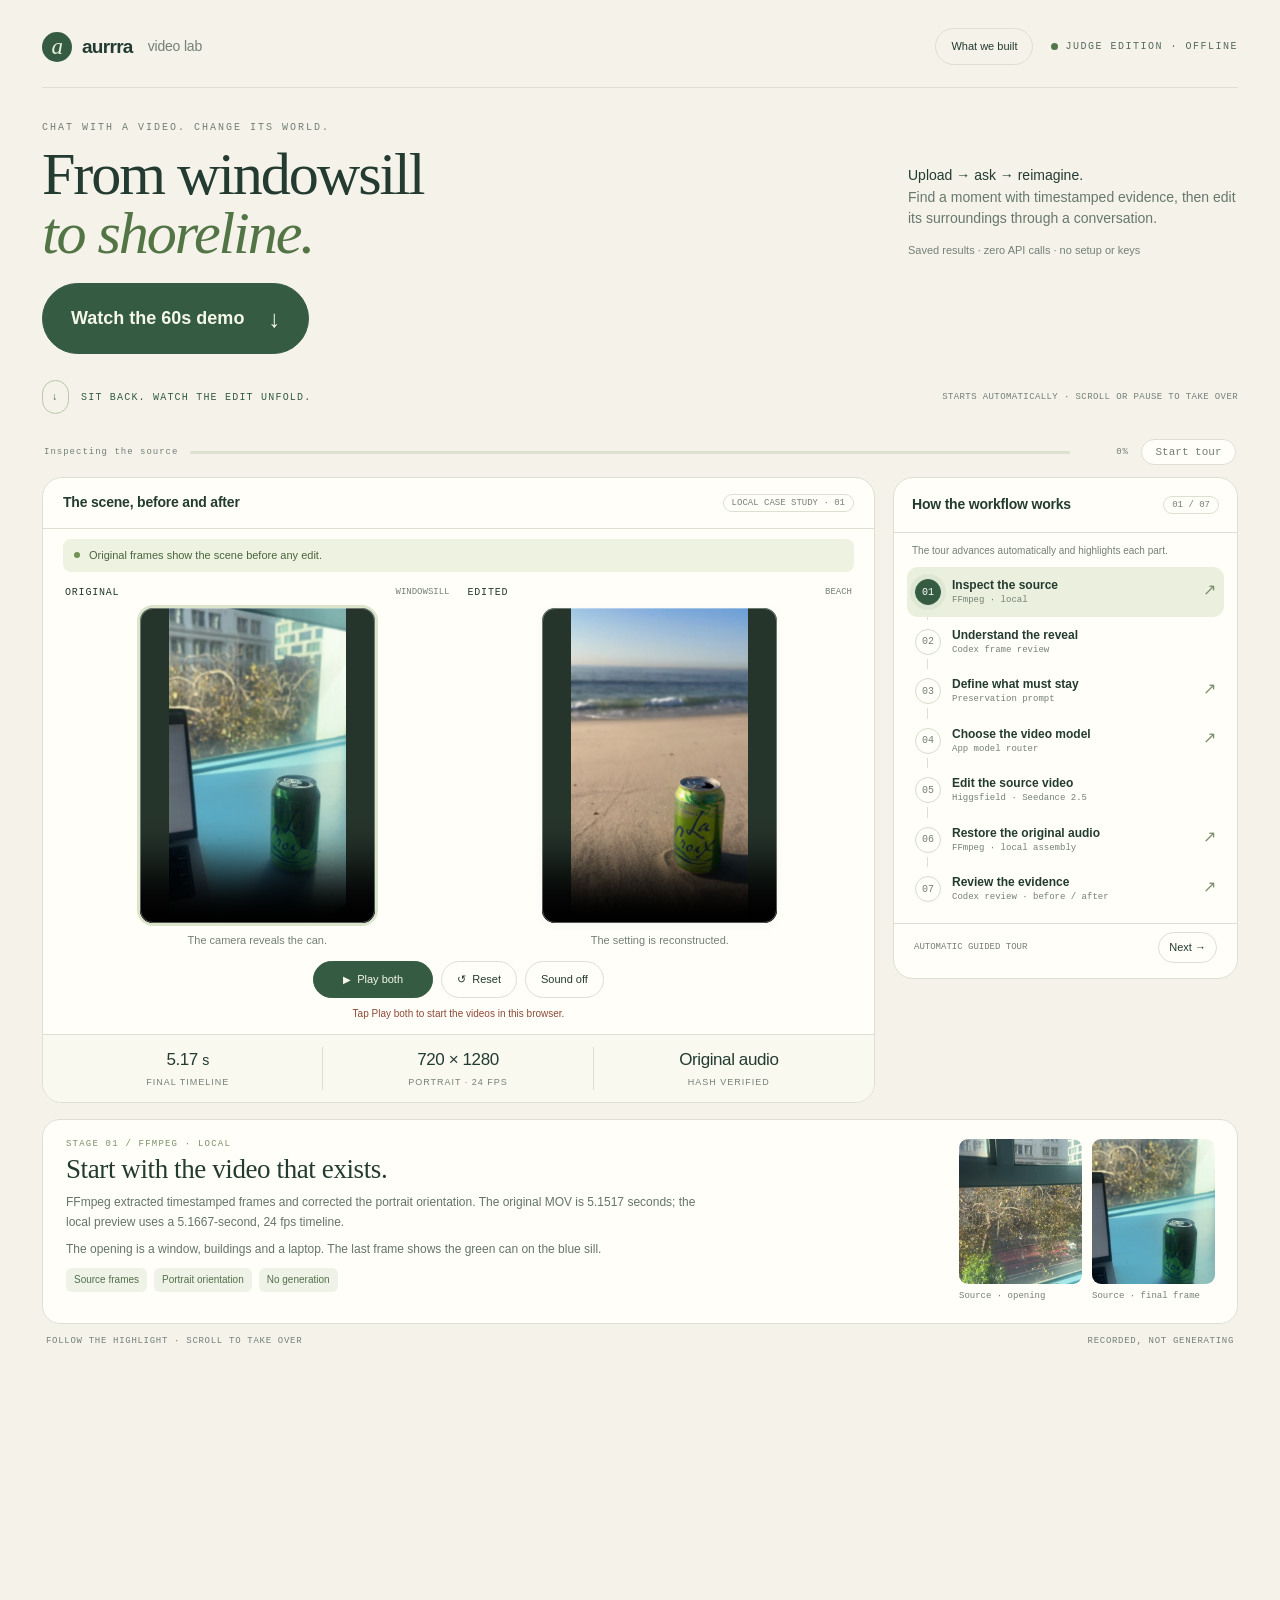
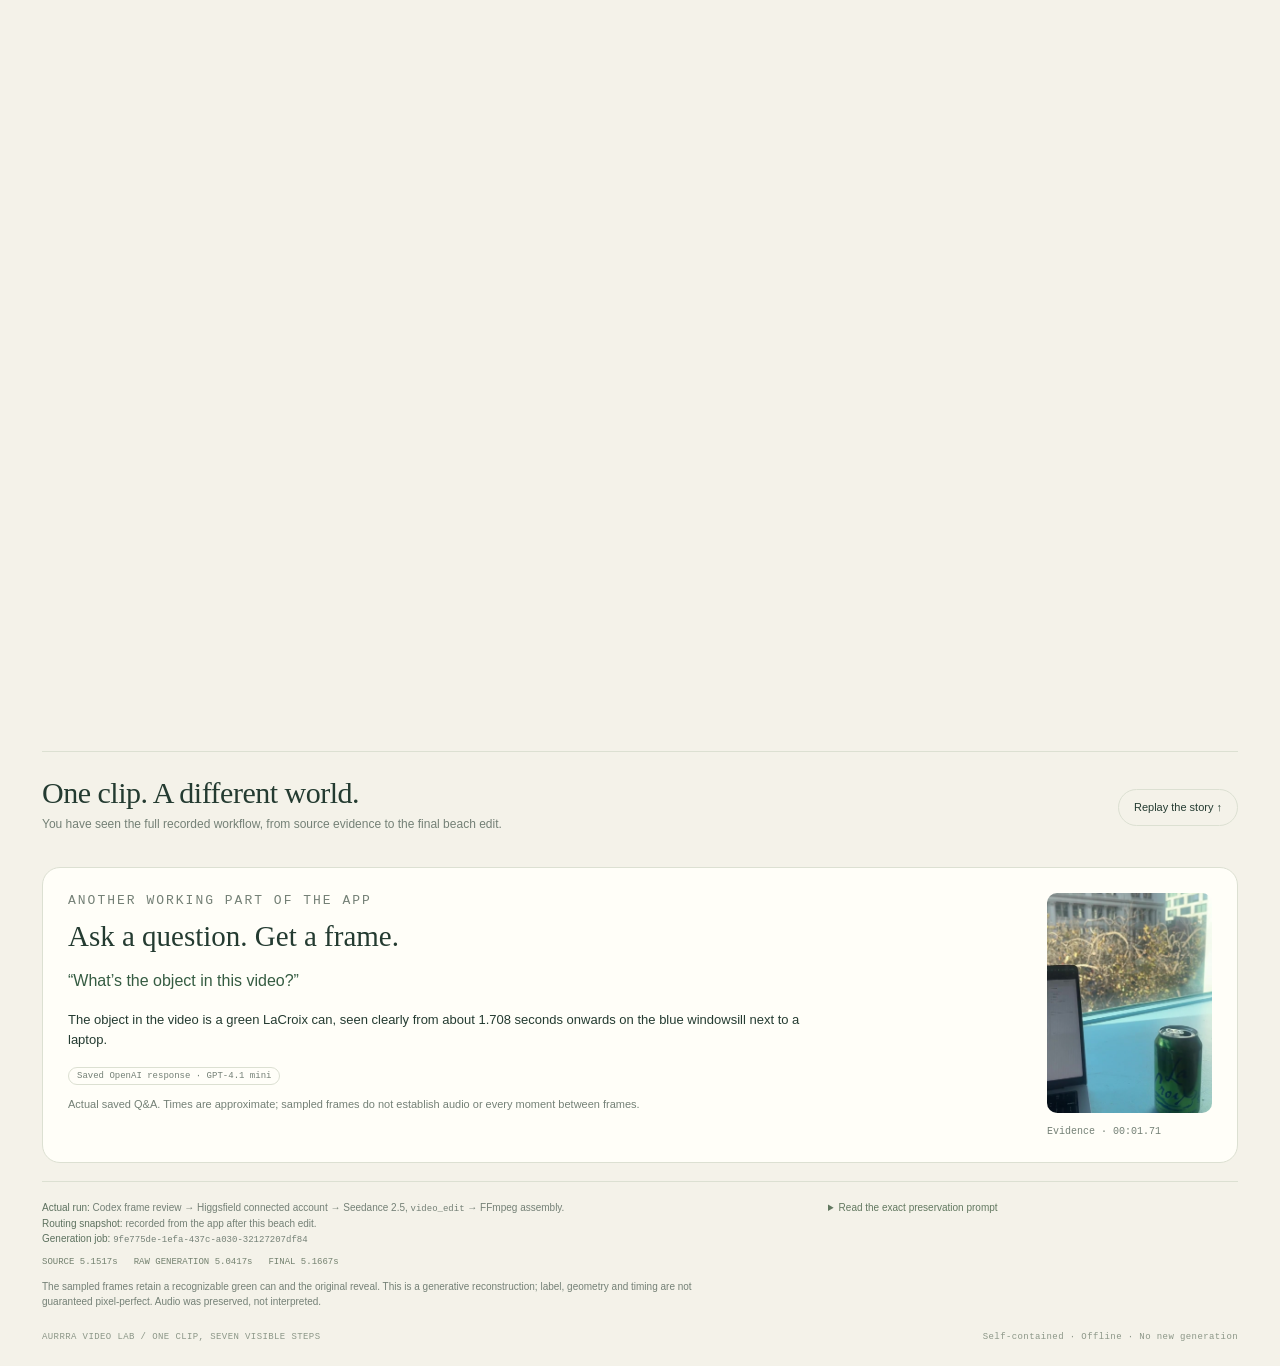
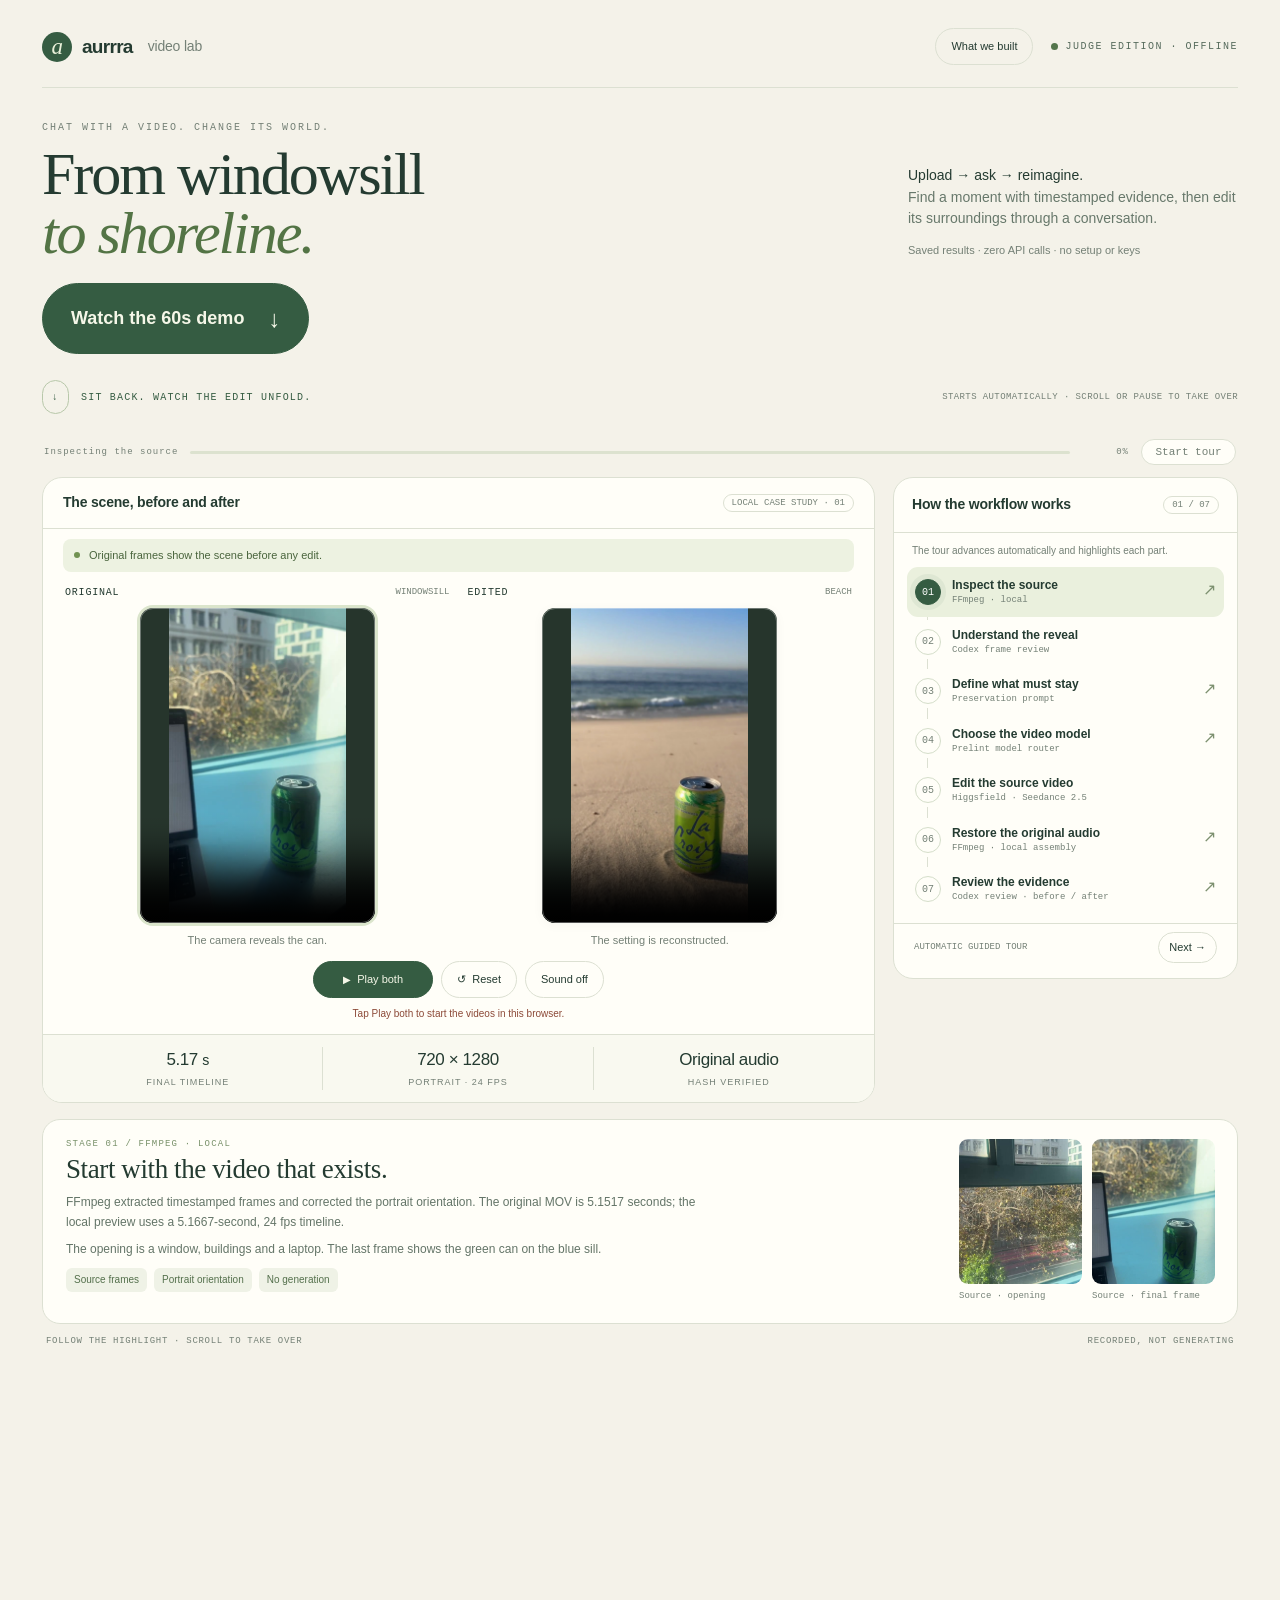
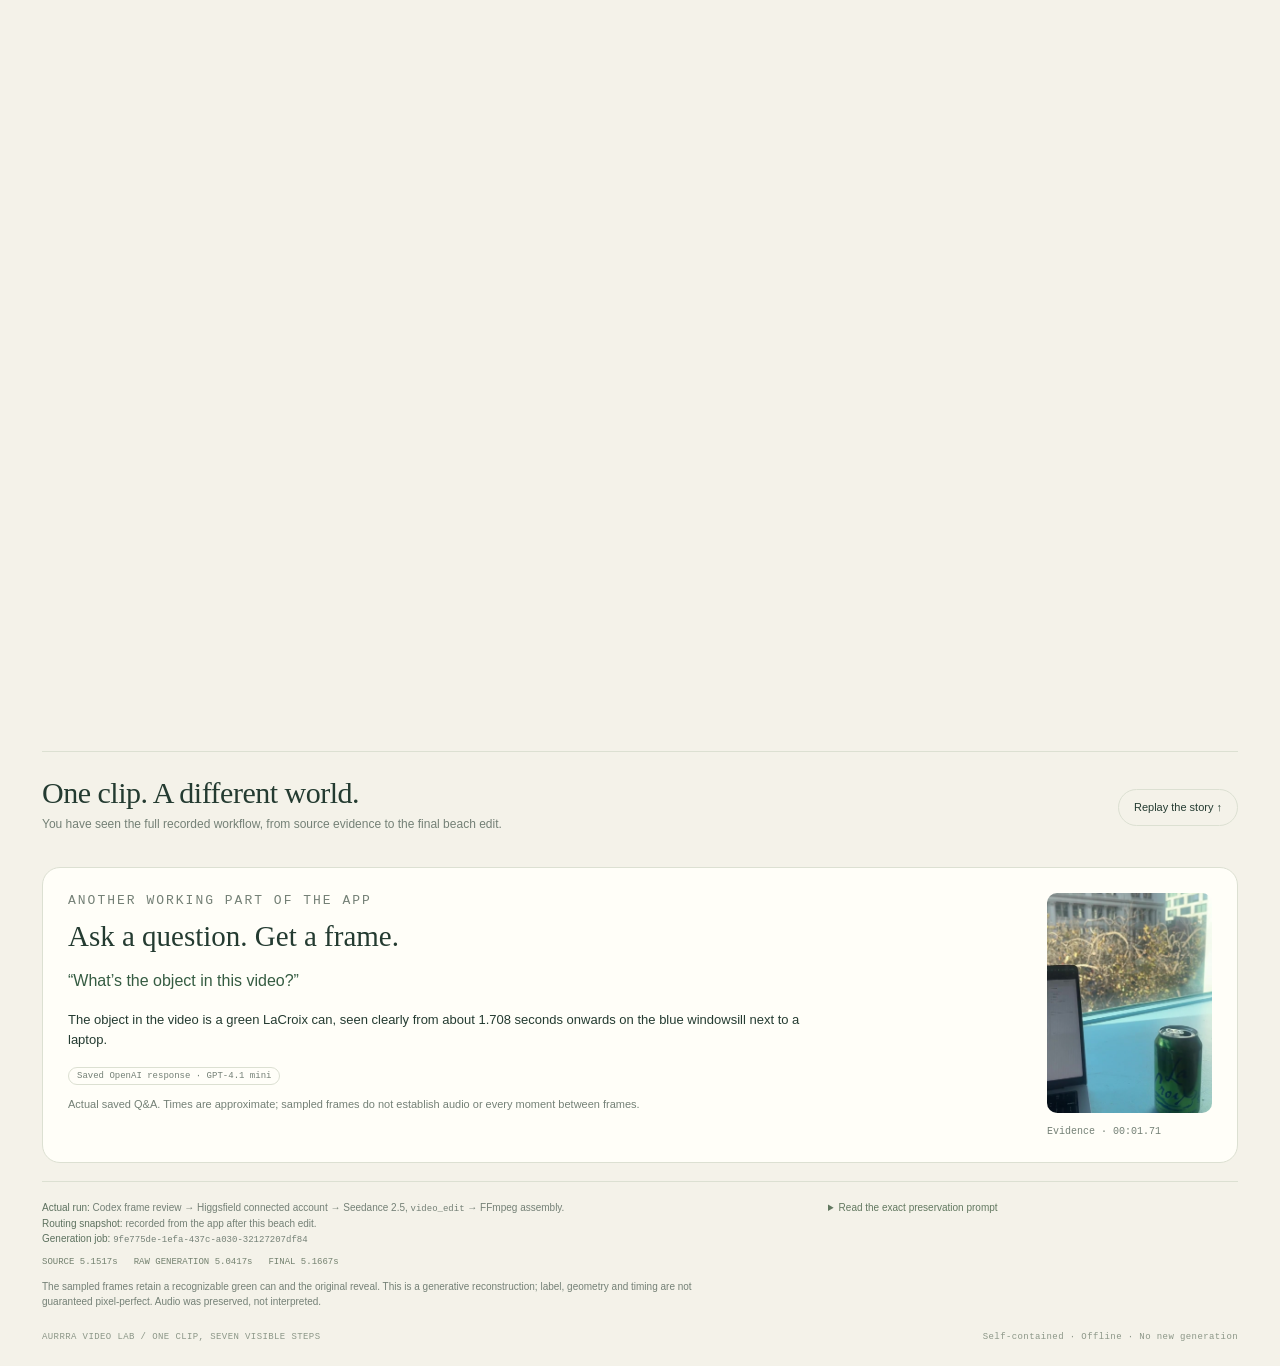
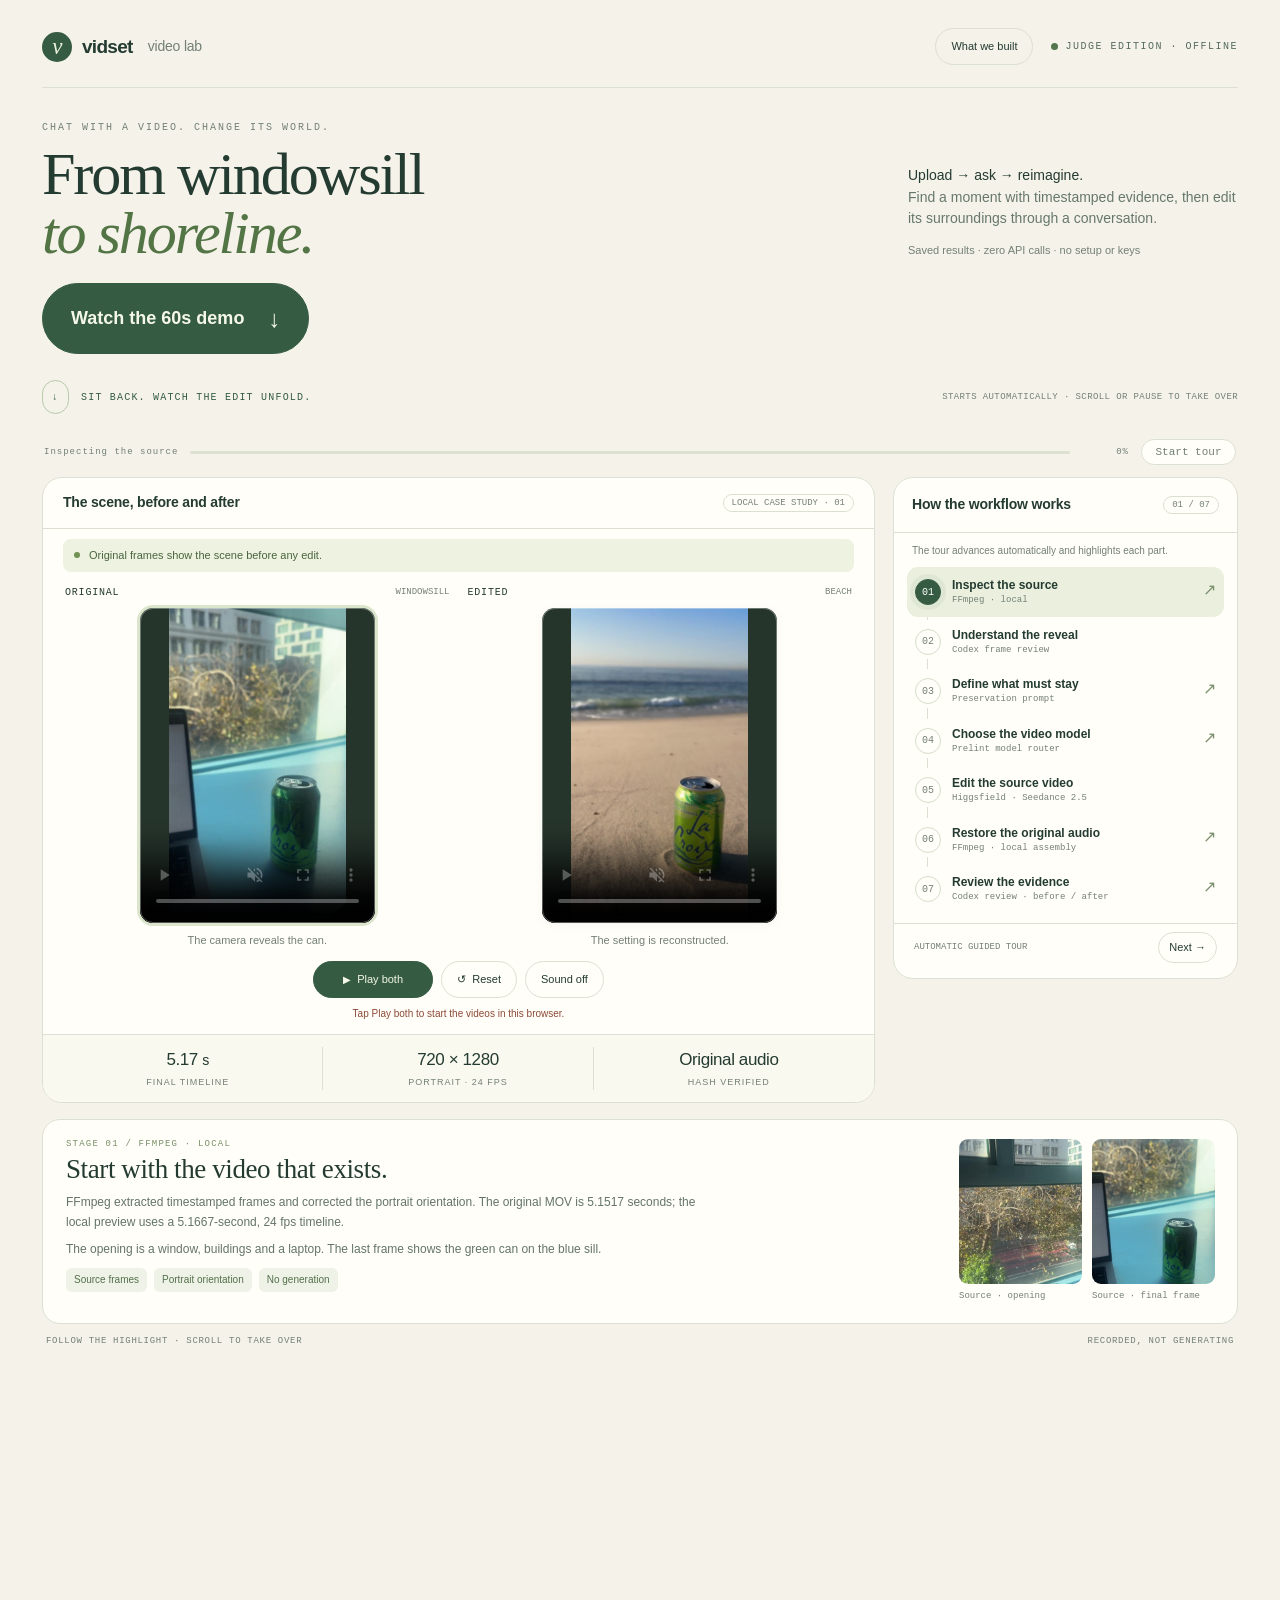
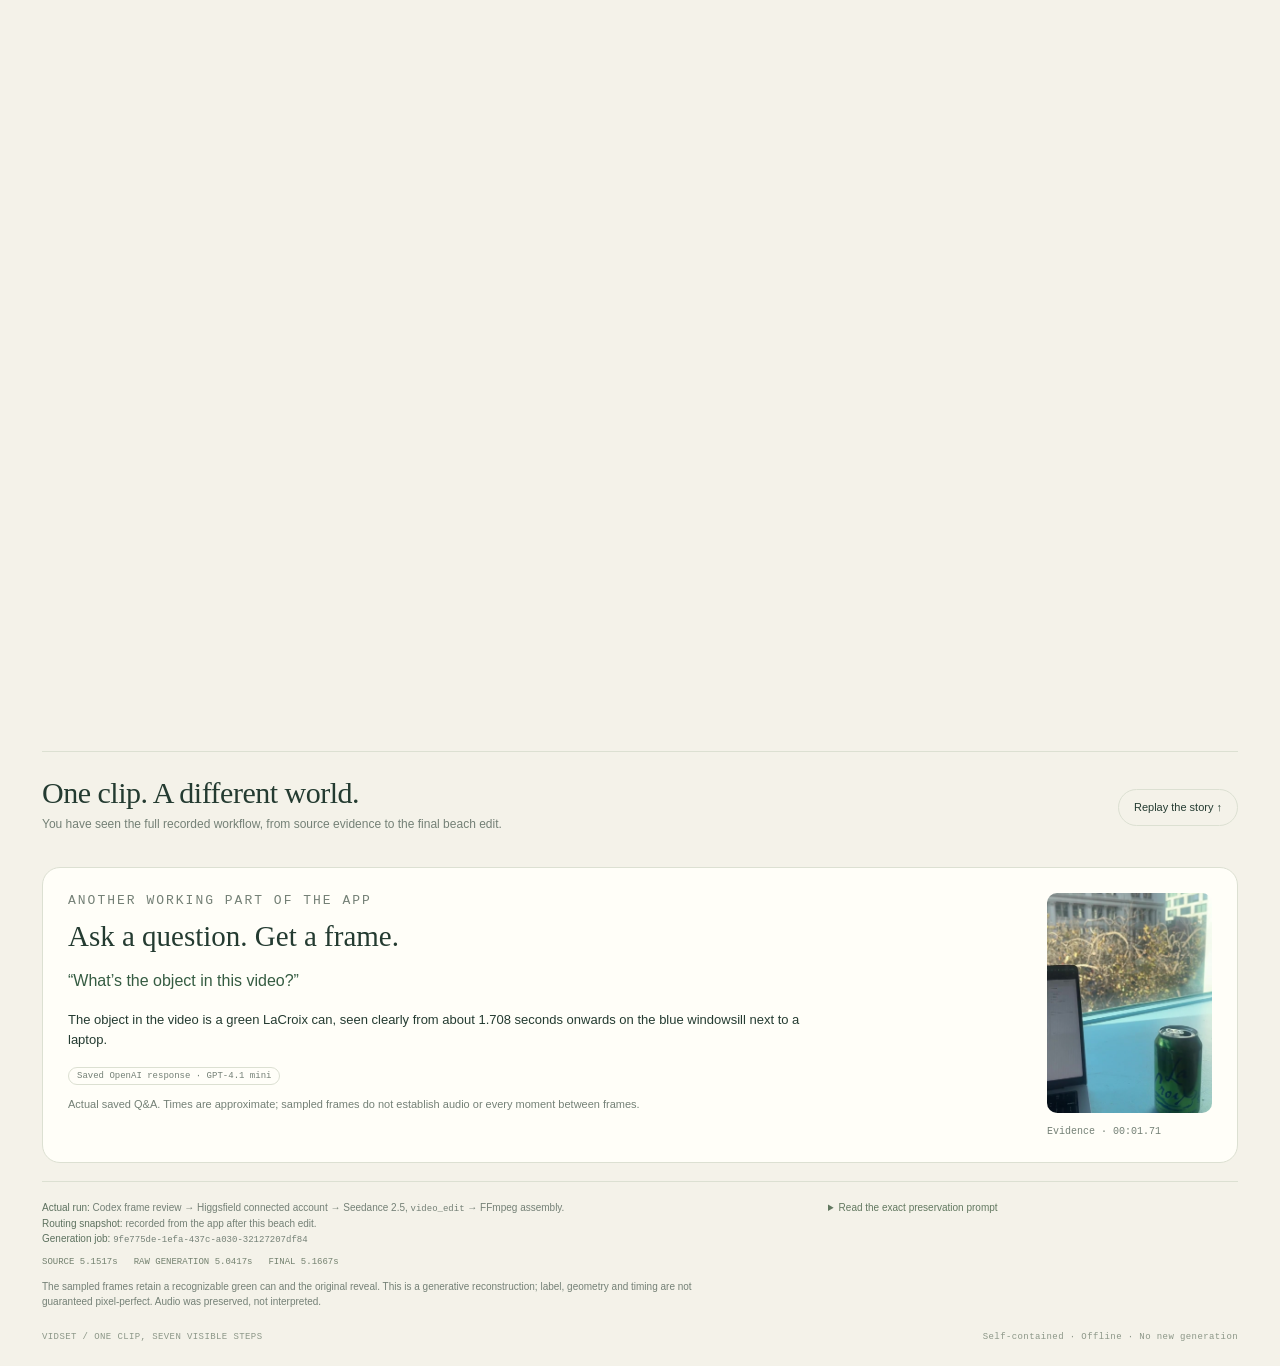
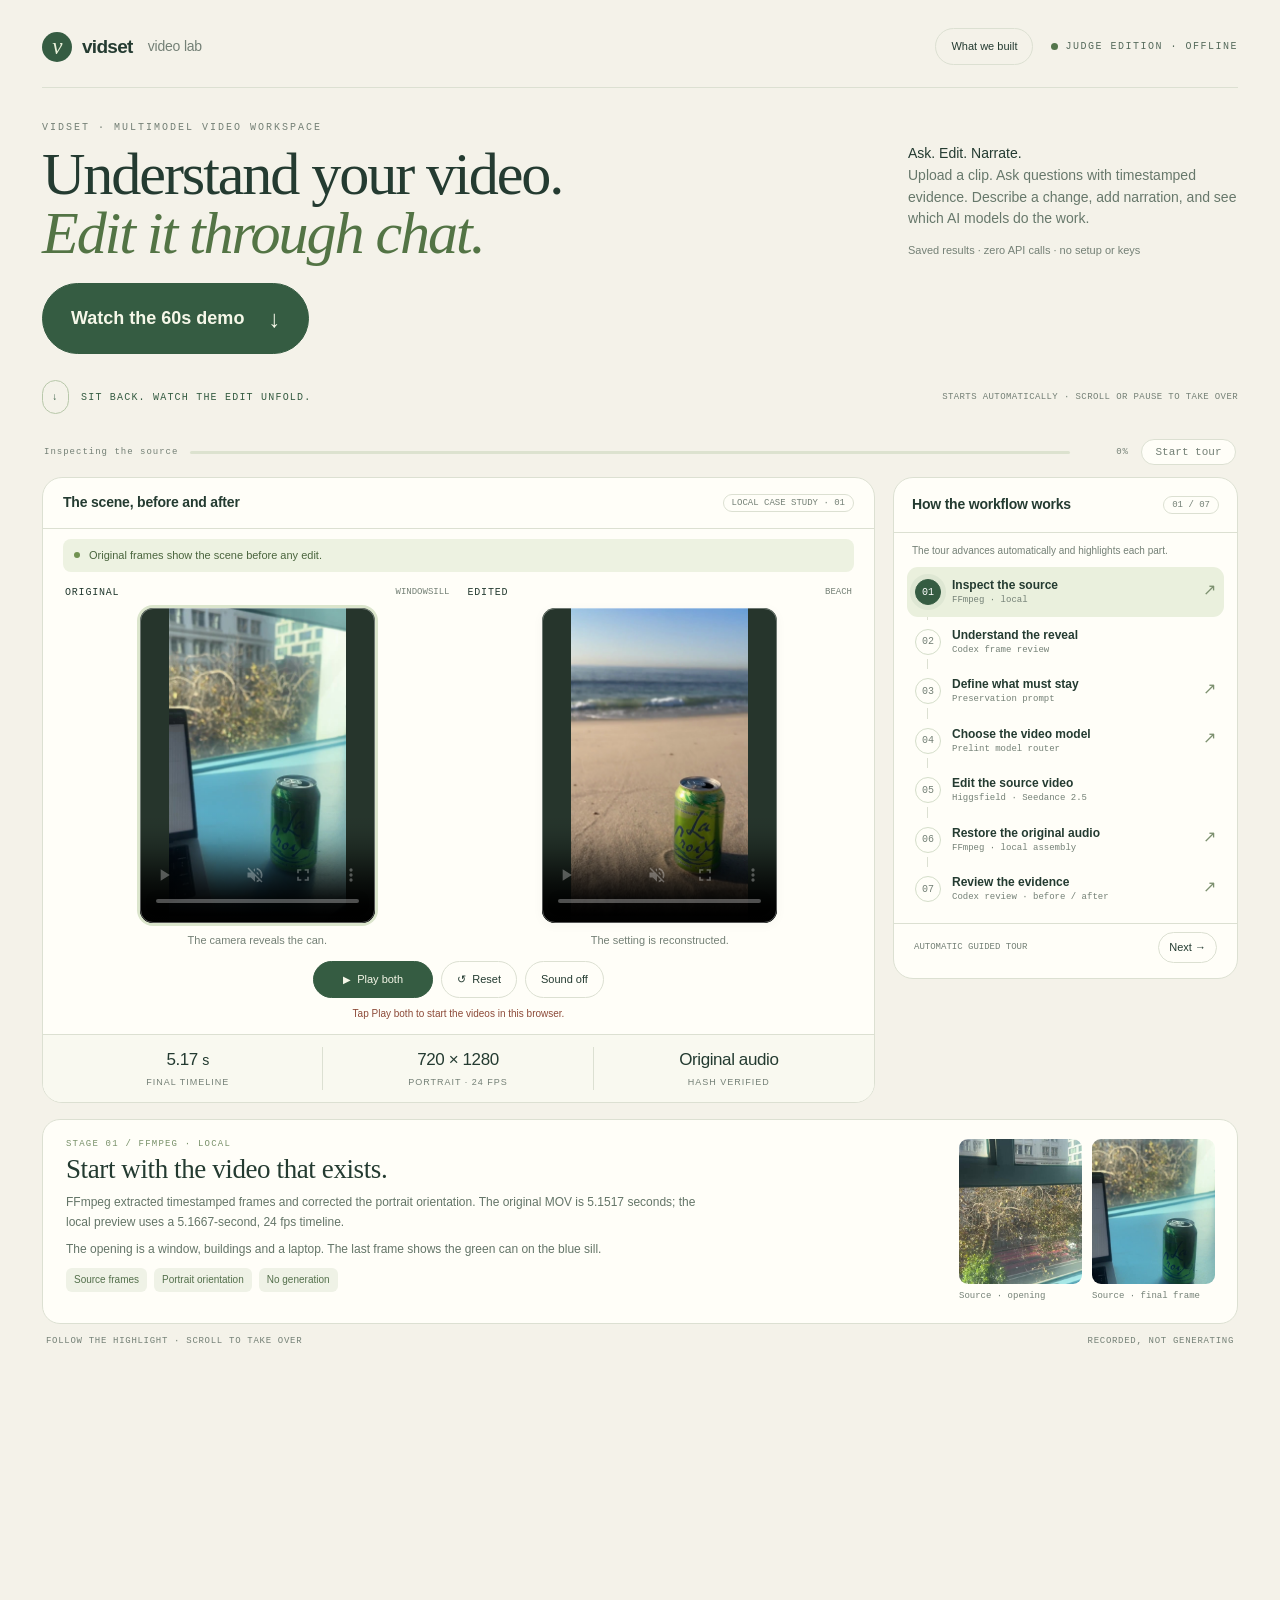
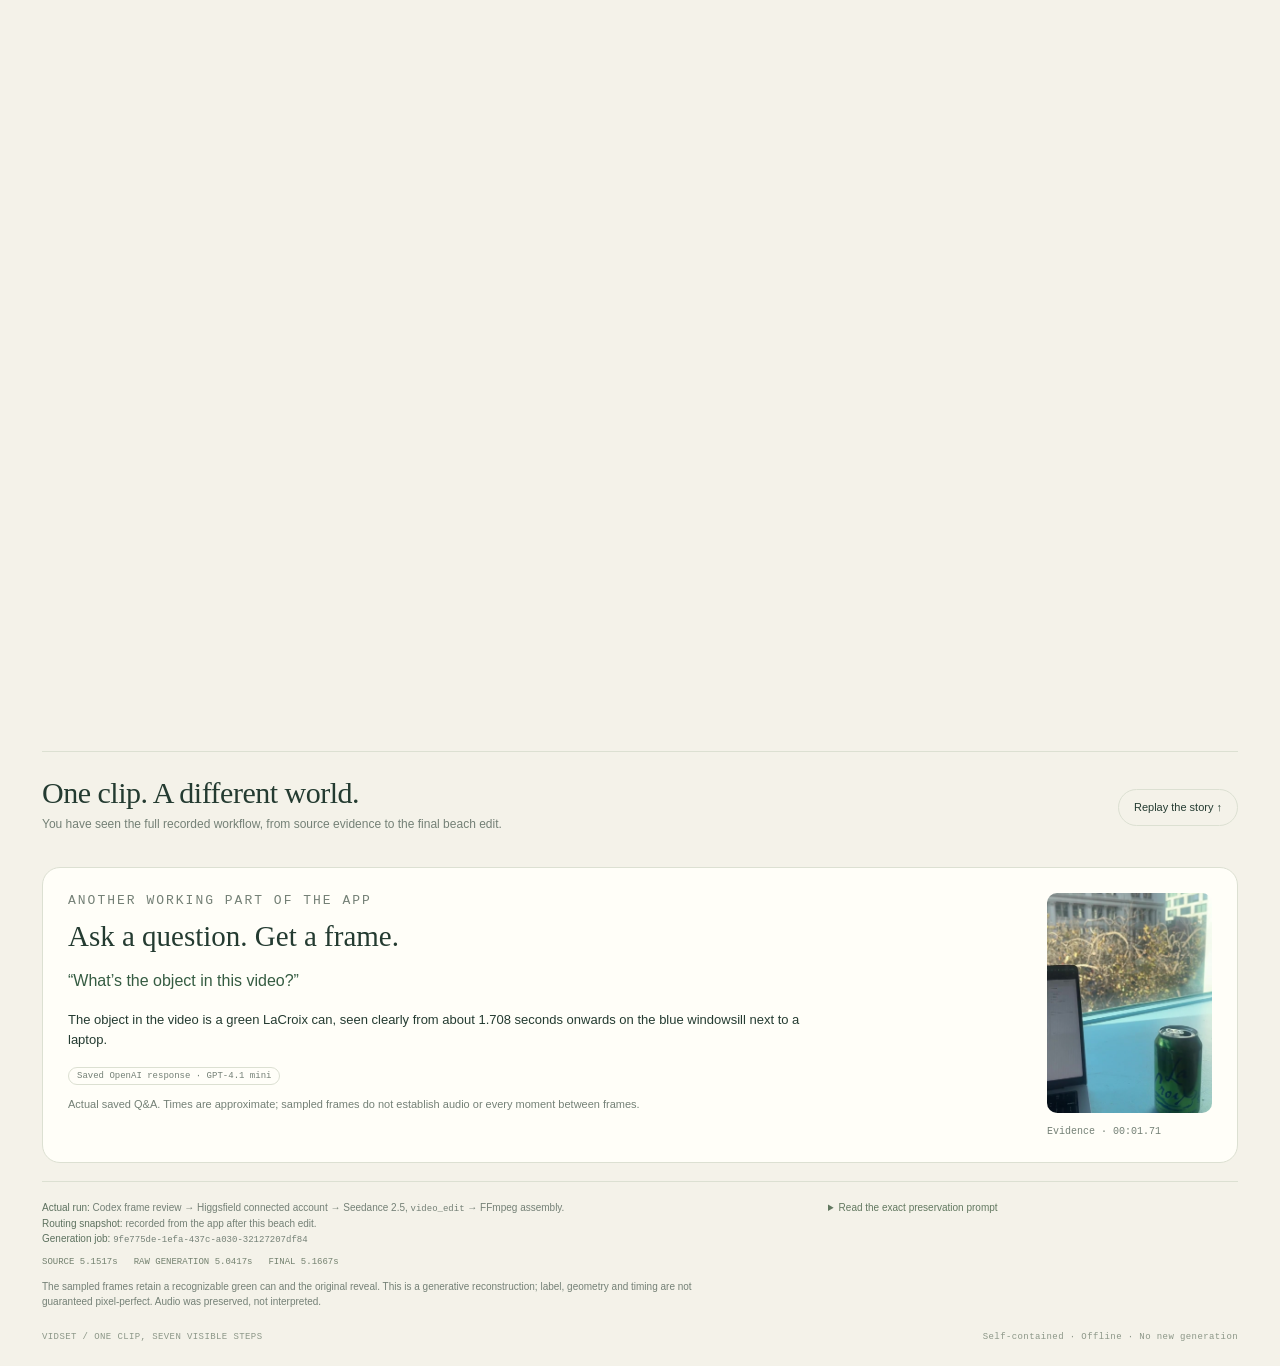
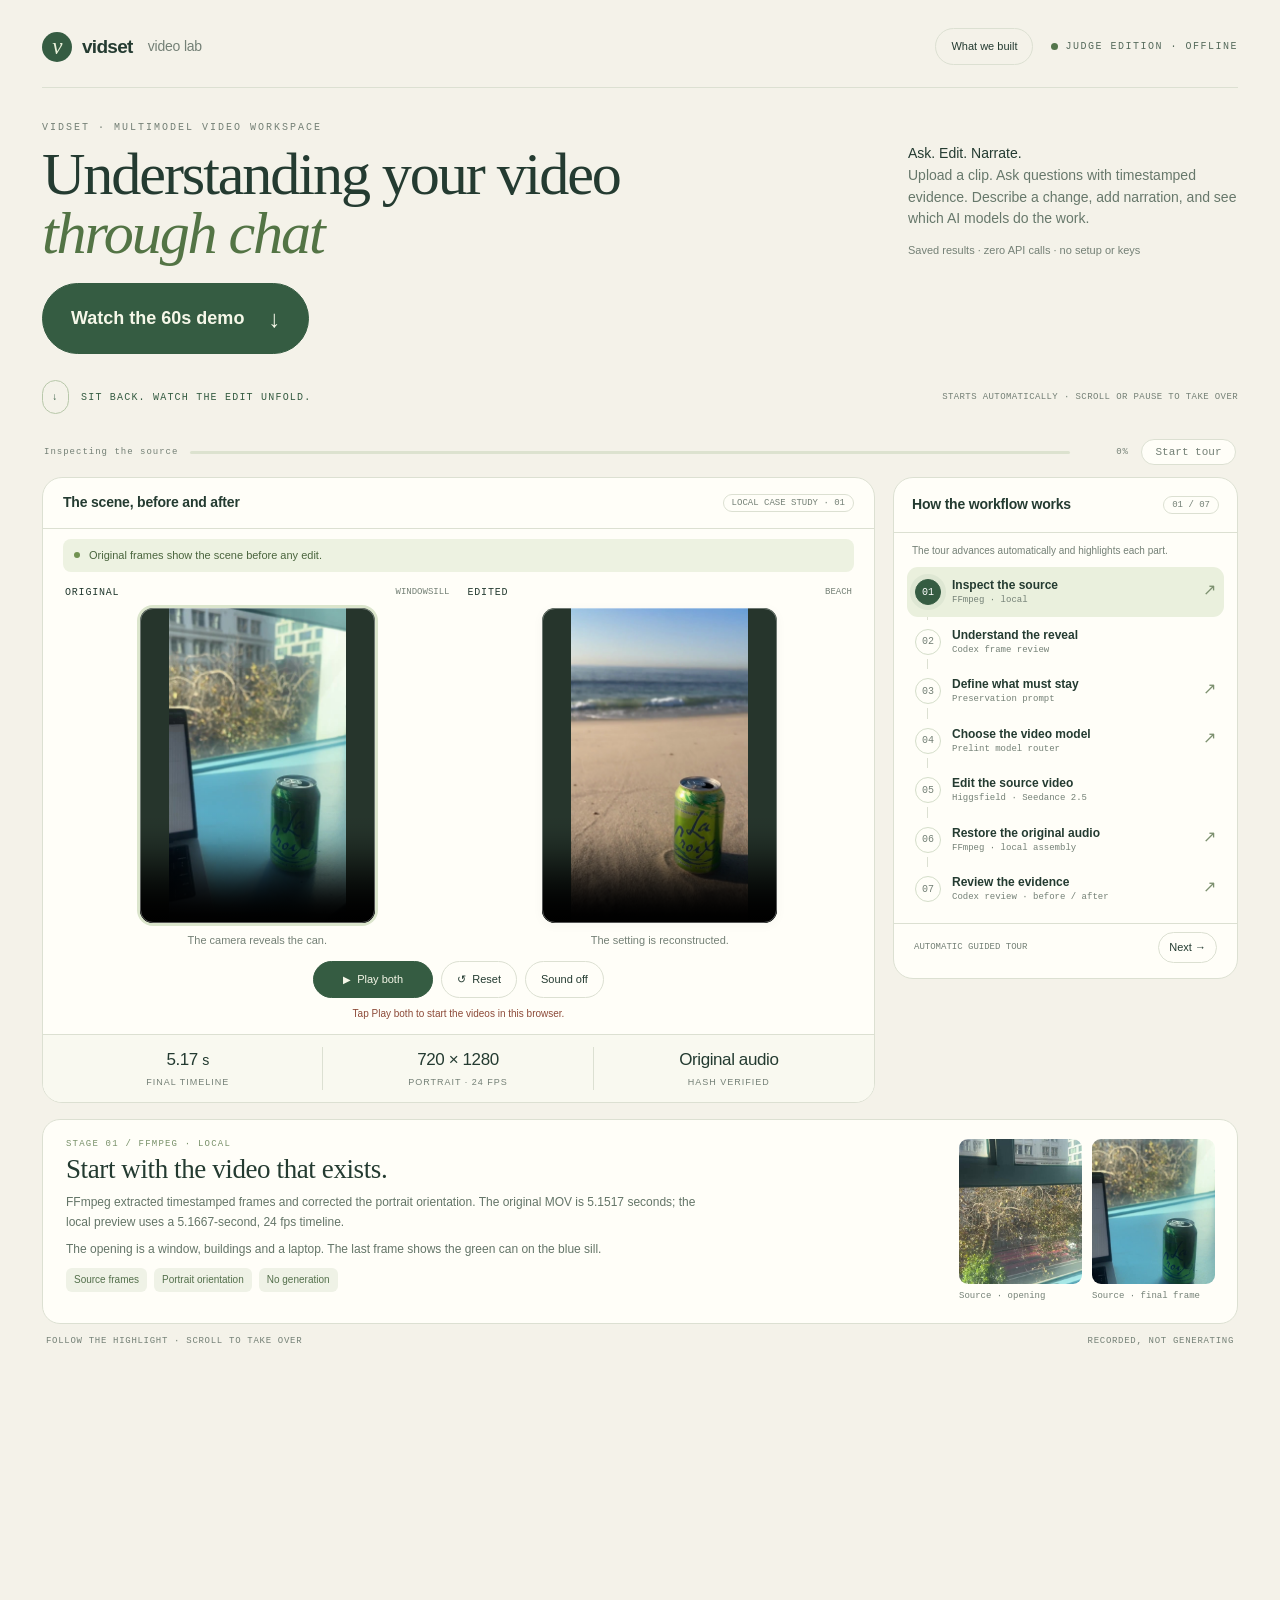
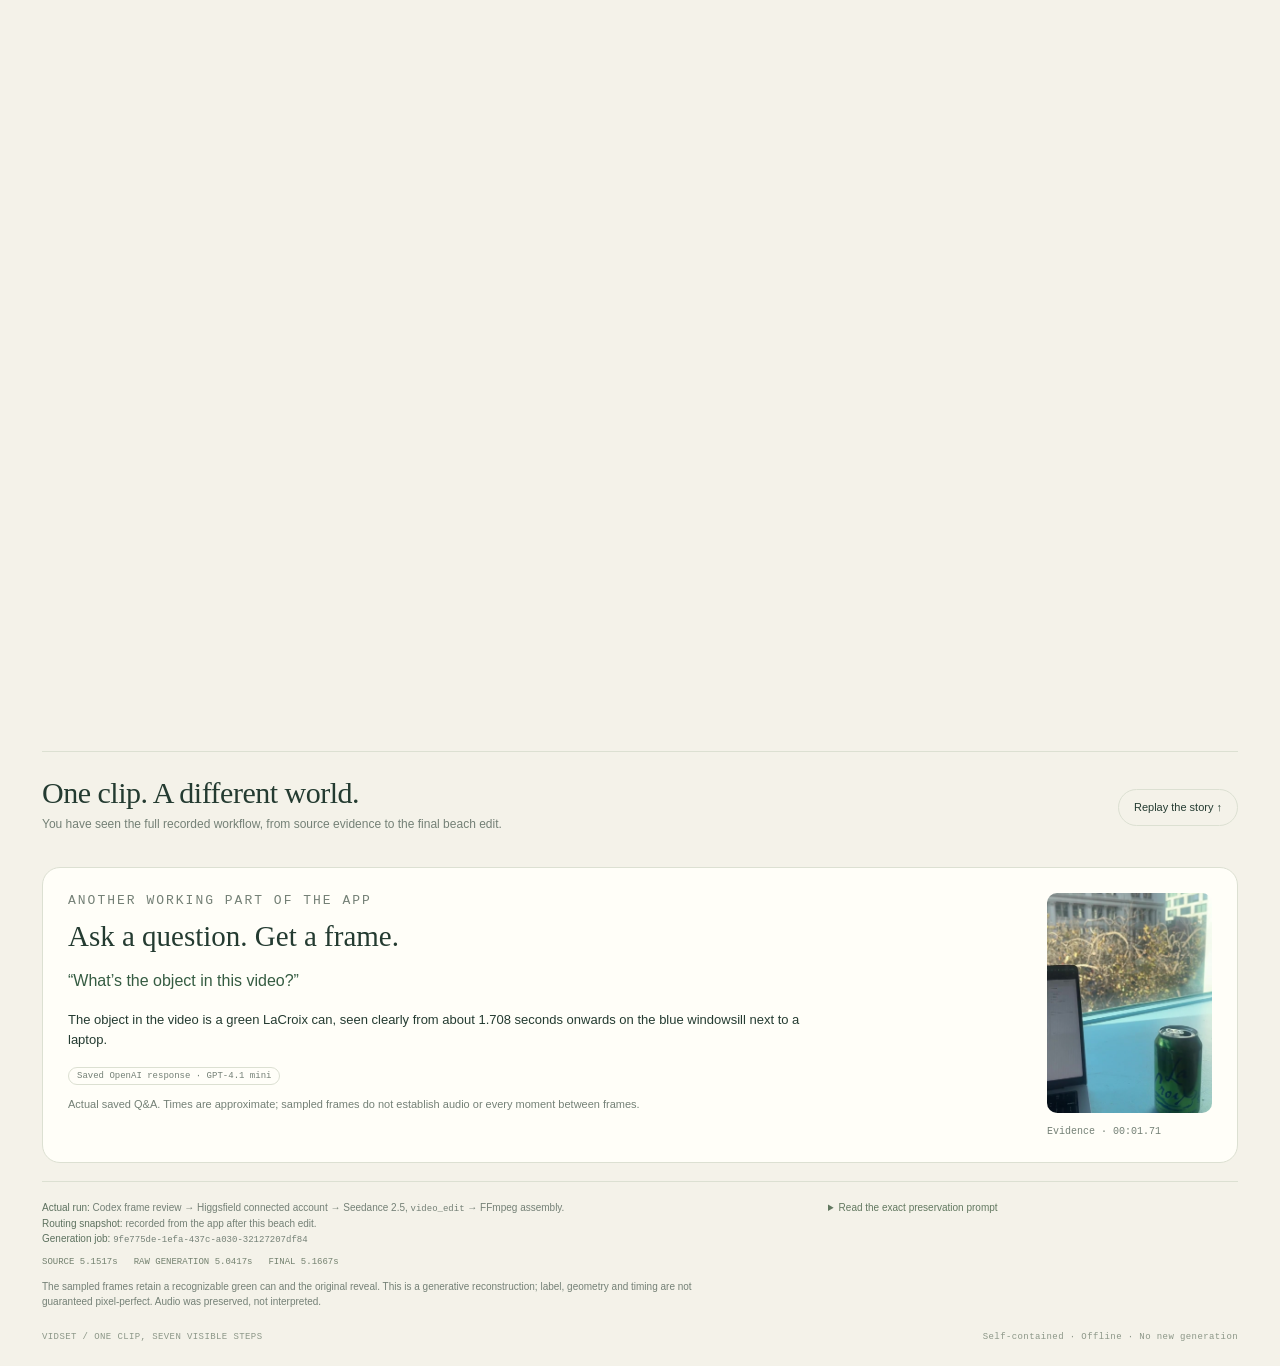
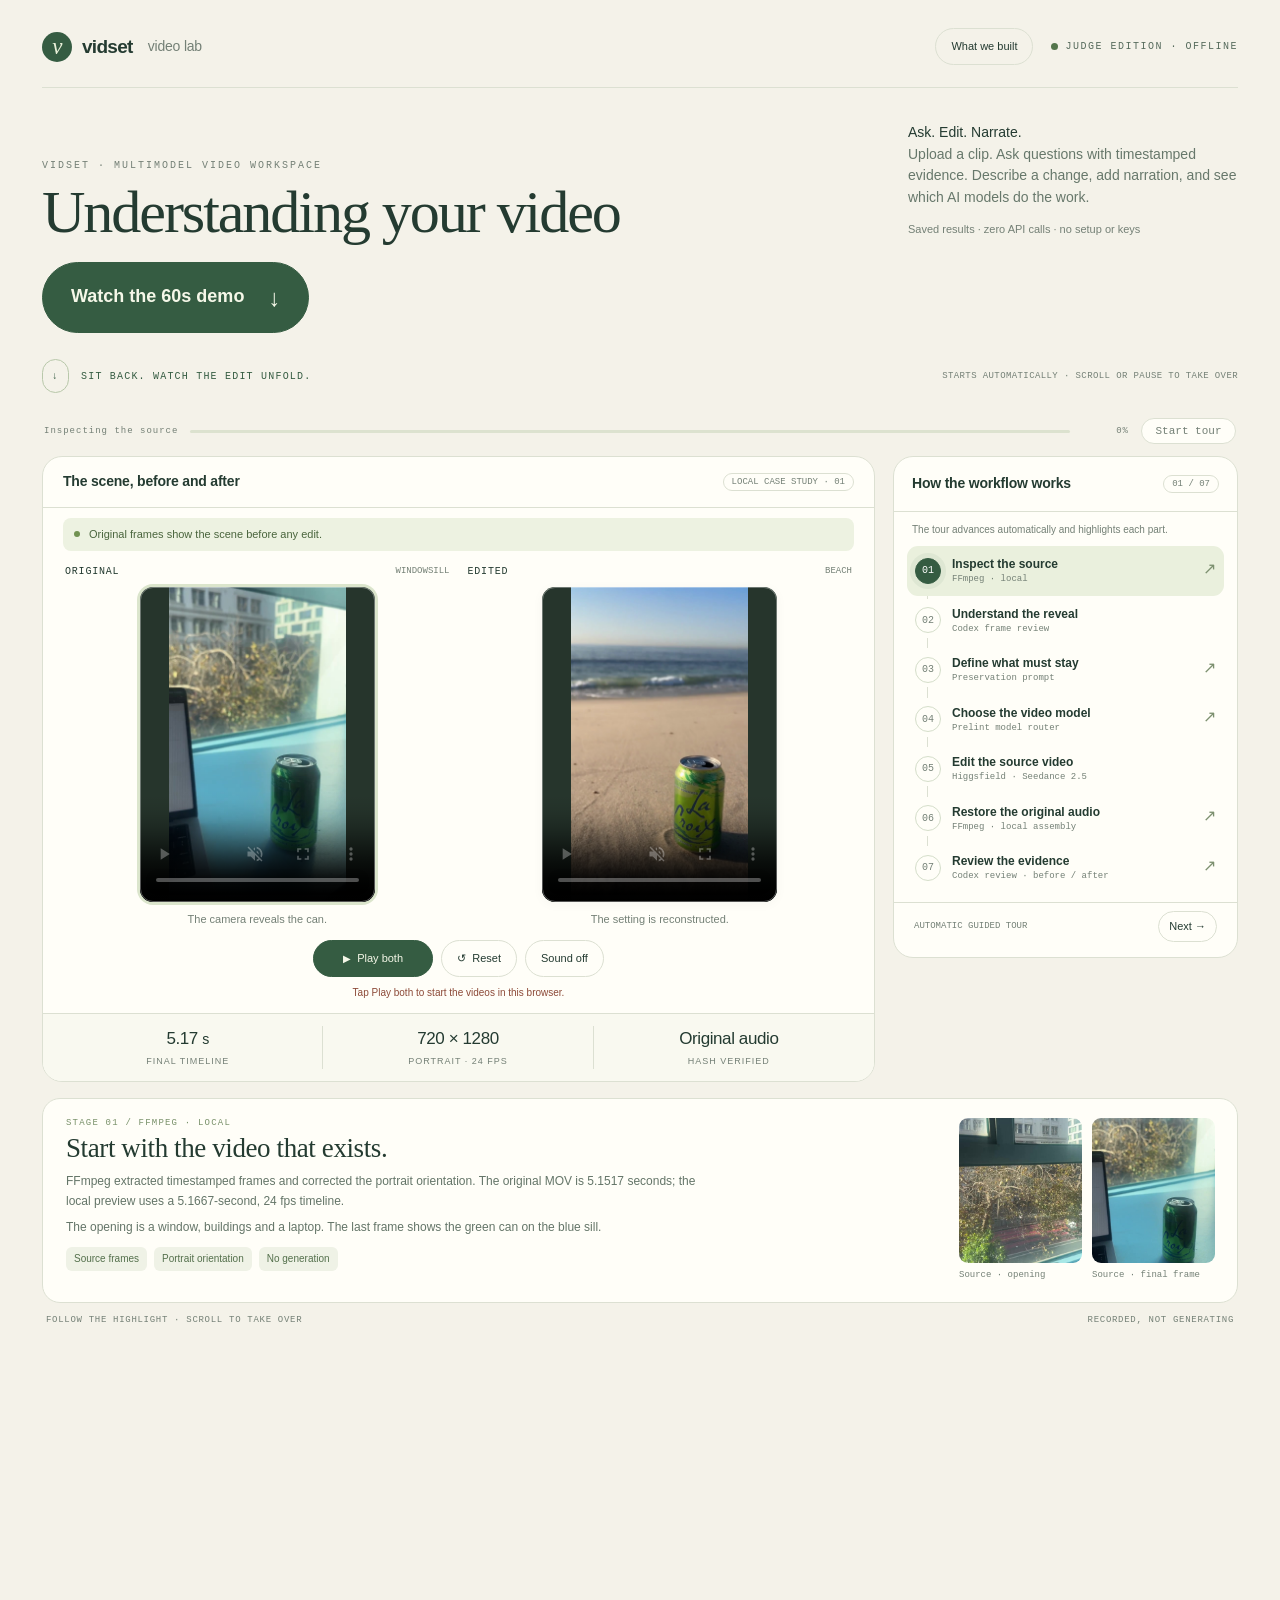
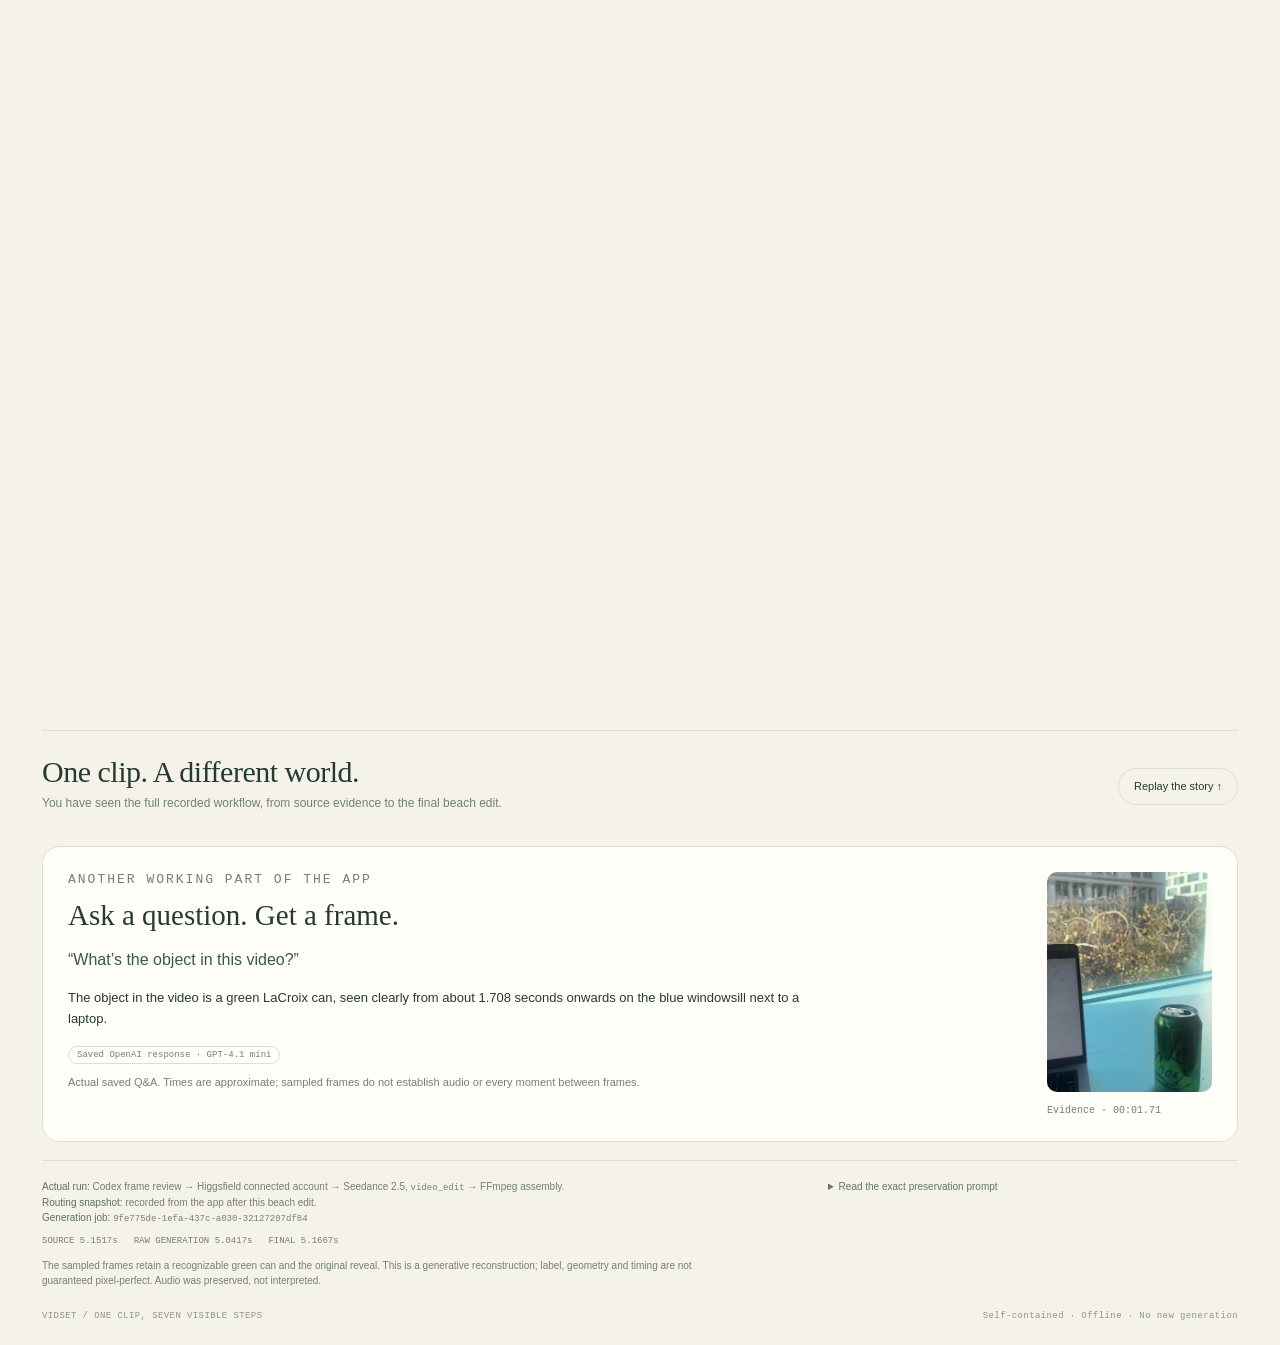
